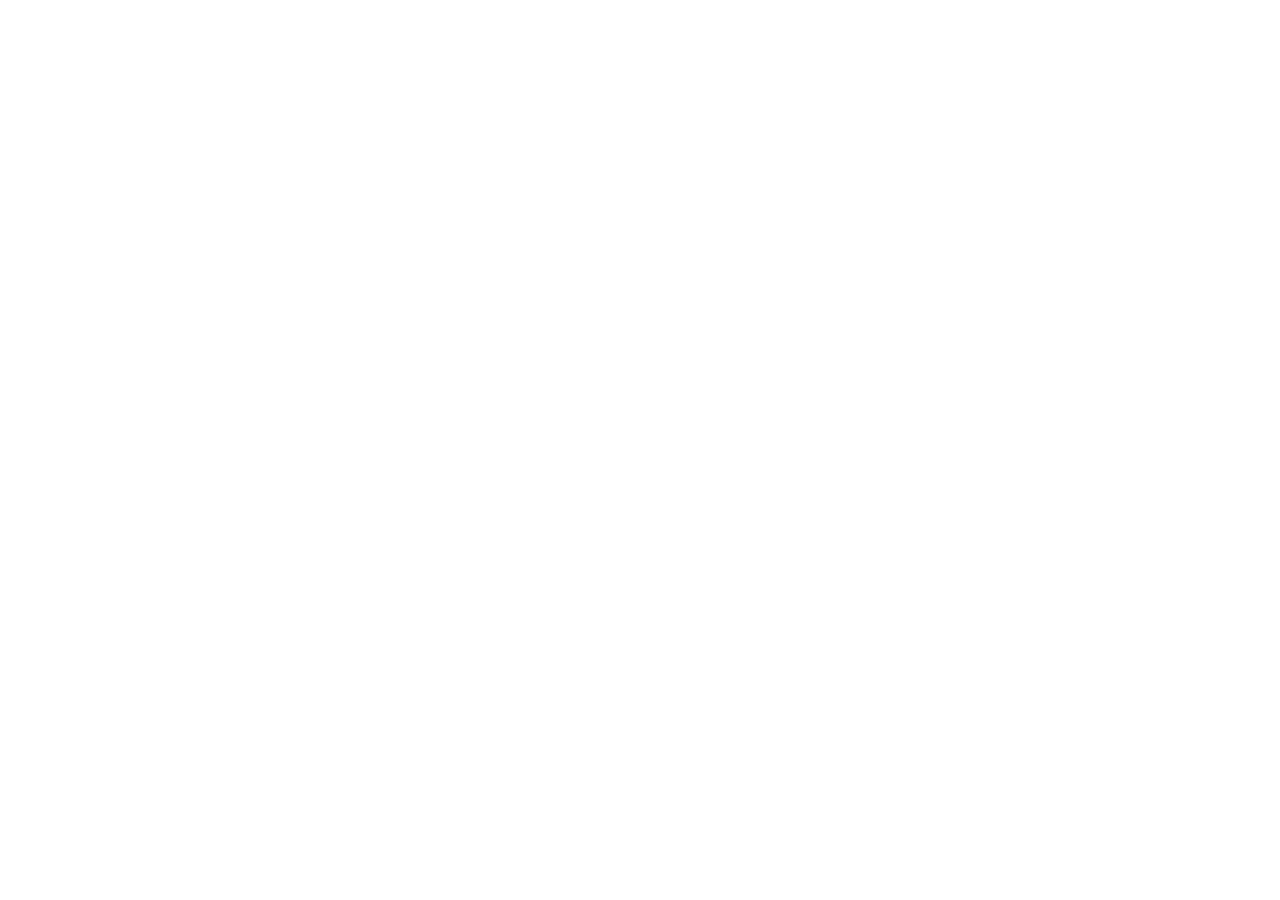
==== index.html @ bddd7635 "feat: add folders and images" ====
<!doctype html>
<html lang="en" data-theme="light">
  <head>
    <meta charset="UTF-8" />
    <meta name="viewport" content="width=device-width, initial-scale=1.0" />
    <title>Coffee House. Home</title>
    <link rel="preconnect" href="https://fonts.googleapis.com" />
    <link rel="preconnect" href="https://fonts.gstatic.com" crossorigin />
    <link
      href="https://fonts.googleapis.com/css2?family=Inter:ital,wght@0,400;0,500;0,600;1,400;1,600&display=swap"
      rel="stylesheet" />

    <link rel="stylesheet" href="css/style.css" />

    <script>
      (function () {
        const saved = localStorage.getItem('coffee-theme');
        const system = window.matchMedia('(prefers-color-scheme: dark)').matches ? 'dark' : 'light';
        document.documentElement.dataset.theme = saved || system;
      })();
    </script>
  </head>
  <body></body>
</html>
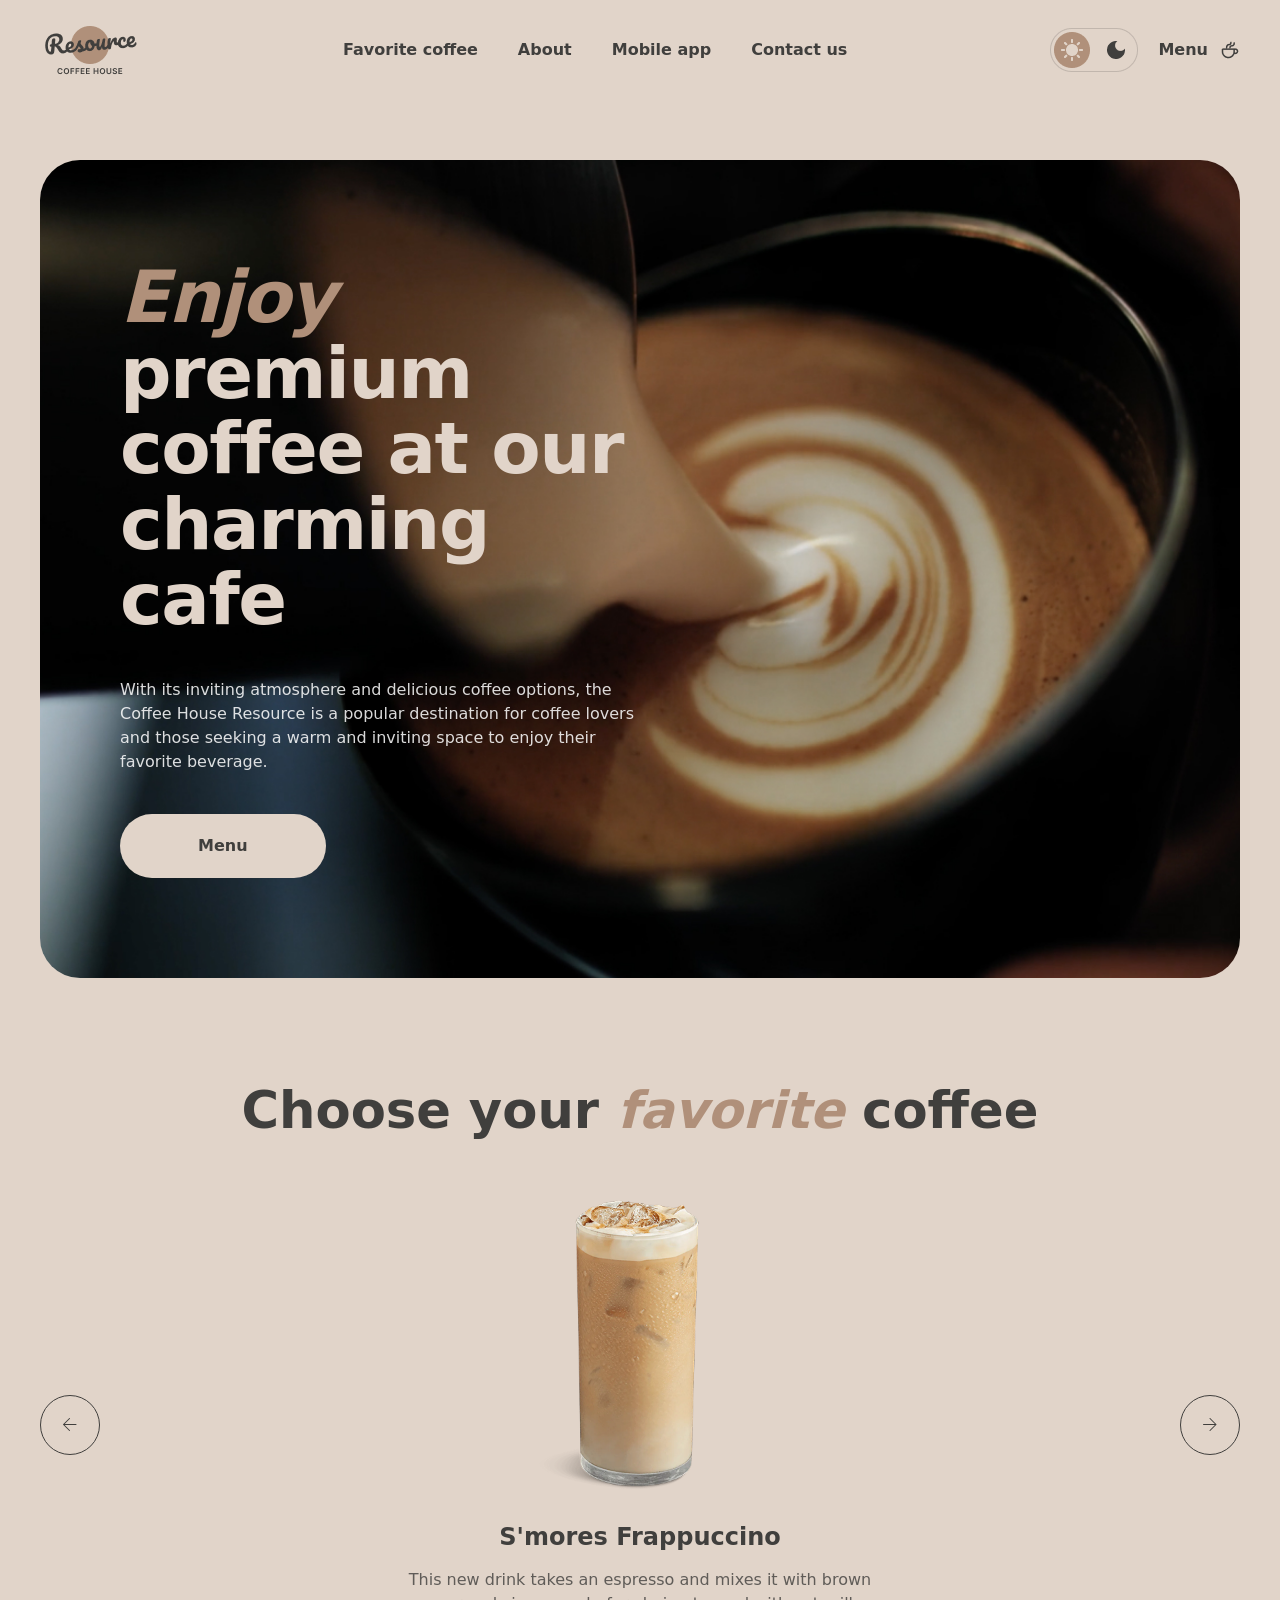
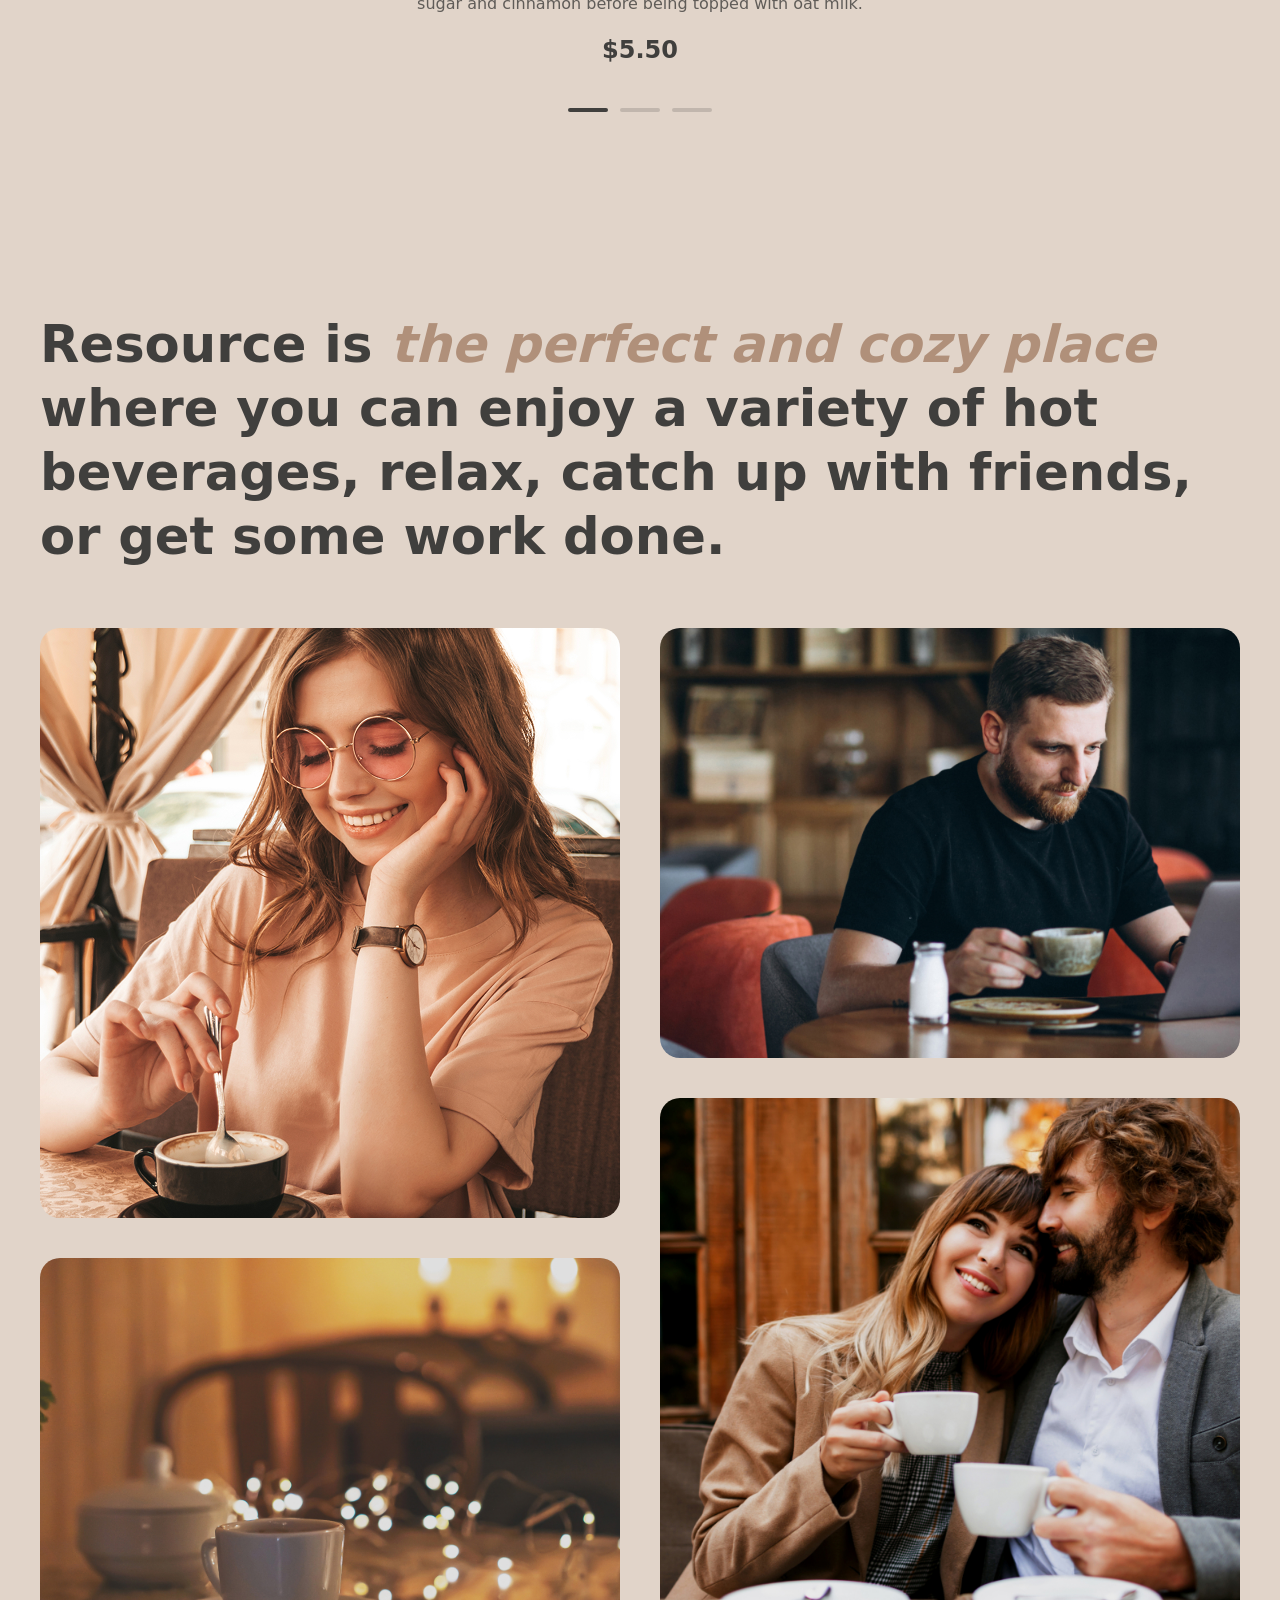
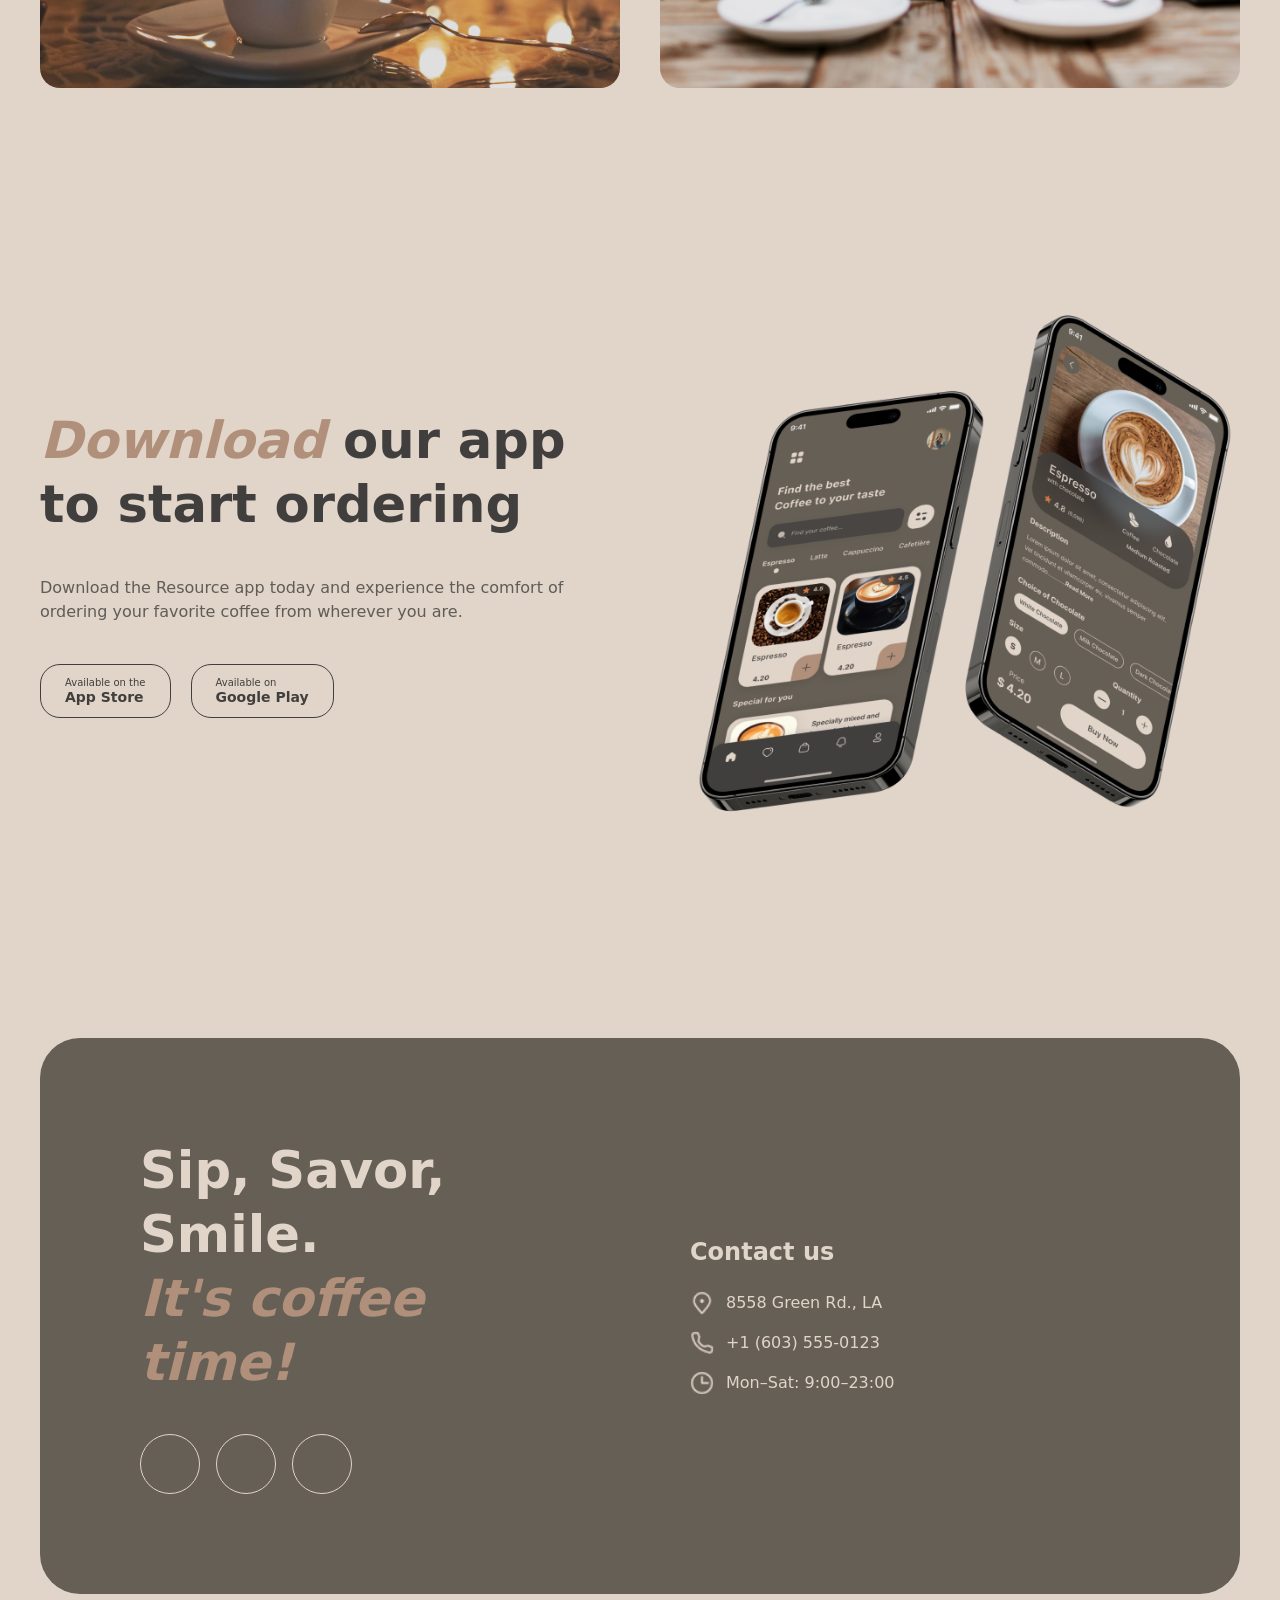
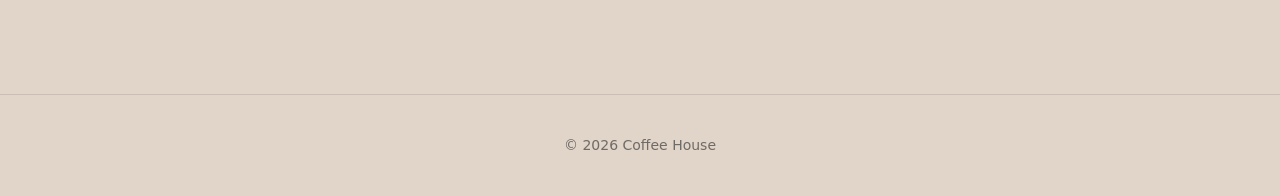
==== commit 58755b1a: "feat: add images adn update code, styles" ====
--- a/index.html
+++ b/index.html
@@ -4,6 +4,7 @@
     <meta charset="UTF-8" />
     <meta name="viewport" content="width=device-width, initial-scale=1.0" />
     <title>Coffee House. Home</title>
+    <link rel="shortcut icon" href="assets/images/favicon.ico" />
     <link rel="preconnect" href="https://fonts.googleapis.com" />
     <link rel="preconnect" href="https://fonts.gstatic.com" crossorigin />
     <link
@@ -20,5 +21,196 @@
       })();
     </script>
   </head>
-  <body></body>
+  <body>
+    <header class="header">
+      <div class="container header__inner">
+        <a href="index.html" class="logo">
+          <img src="assets/images/logo-dark.png" alt="Coffee House Residence" class="logo__img" />
+        </a>
+
+        <nav class="nav" aria-label="Main navigation">
+          <a href="#favorite" class="nav__link">Favorite coffee</a>
+          <a href="#about" class="nav__link">About</a>
+          <a href="#mobile" class="nav__link">Mobile app</a>
+          <a href="#contacts" class="nav__link">Contact us</a>
+        </nav>
+
+        <div class="header__actions">
+          <button id="theme-toggle" class="theme-toggle" type="button" aria-label="Toggle theme">
+            <img src="assets/images/theme-switch.png" alt="" class="theme-toggle__bg" />
+            <span class="theme-toggle__thumb"></span>
+          </button>
+          <button class="burger" type="button" aria-label="Open menu" aria-expanded="false">
+            <span></span><span></span><span></span>
+          </button>
+          <a href="catalog.html" class="btn btn--small">
+            <span>Menu</span>
+            <img src="assets/images/coffee-cup.png" alt="" class="btn__icon" />
+          </a>
+        </div>
+      </div>
+    </header>
+
+    <main>
+      <!-- HERO -->
+      <section class="hero">
+        <div class="container">
+          <div class="hero__inner">
+            <h1 class="hero__title"><em>Enjoy</em> premium coffee at our charming cafe</h1>
+            <p class="hero__text">
+              With its inviting atmosphere and delicious coffee options, the Coffee House Resource
+              is a popular destination for coffee lovers and those seeking a warm and inviting space
+              to enjoy their favorite beverage.
+            </p>
+            <a href="catalog.html" class="btn btn--hero">Menu</a>
+          </div>
+        </div>
+      </section>
+
+      <!-- FAVORITE COFFEE -->
+      <section id="favorite" class="favorite">
+        <div class="container">
+          <h2 class="section-title">Choose your <em>favorite</em> coffee</h2>
+
+          <div class="slider">
+            <button
+              class="slider__arrow slider__arrow--prev"
+              type="button"
+              aria-label="Previous slide">
+              <img src="assets/images/arrow-left.png" alt="" class="slider__arrow-icon" />
+            </button>
+
+            <div class="slider__track">
+              <article class="slide slide--active">
+                <img
+                  src="assets/images/coffee-slider-1.png"
+                  alt="S'mores Frappuccino"
+                  class="slide__image" />
+                <h3 class="slide__title">S'mores Frappuccino</h3>
+                <p class="slide__text">
+                  This new drink takes an espresso and mixes it with brown sugar and cinnamon before
+                  being topped with oat milk.
+                </p>
+                <span class="slide__price">$5.50</span>
+              </article>
+            </div>
+
+            <button
+              class="slider__arrow slider__arrow--prev"
+              type="button"
+              aria-label="Previous slide">
+              <img src="assets/images/arrow-right.png" alt="" class="slider__arrow-icon" />
+            </button>
+          </div>
+
+          <div class="slider__dots">
+            <button
+              class="slider__dot slider__dot--active"
+              type="button"
+              aria-label="Slide 1"></button>
+            <button class="slider__dot" type="button" aria-label="Slide 2"></button>
+            <button class="slider__dot" type="button" aria-label="Slide 3"></button>
+          </div>
+        </div>
+      </section>
+
+      <!-- ABOUT -->
+      <section id="about" class="about">
+        <div class="container">
+          <h2 class="section-title section-title--left">
+            Resource is <em>the perfect and cozy place</em> where you can enjoy a variety of hot
+            beverages, relax, catch up with friends, or get some work done.
+          </h2>
+
+          <div class="about__gallery">
+            <div class="about__col">
+              <img src="assets/images/about-1.png" alt="" class="about__img about__img--1" />
+              <img src="assets/images/about-2.jpg" alt="" class="about__img about__img--2" />
+            </div>
+            <div class="about__col">
+              <img src="assets/images/about-3.jpg" alt="" class="about__img about__img--3" />
+              <img src="assets/images/about-4.jpg" alt="" class="about__img about__img--4" />
+            </div>
+          </div>
+        </div>
+      </section>
+
+      <!-- MOBILE APP -->
+      <section id="mobile" class="mobile">
+        <div class="container mobile__inner">
+          <div class="mobile__content">
+            <h2 class="section-title section-title--left">
+              <em>Download</em> our app to start ordering
+            </h2>
+            <p class="mobile__text">
+              Download the Resource app today and experience the comfort of ordering your favorite
+              coffee from wherever you are.
+            </p>
+
+            <div class="mobile__stores">
+              <a href="#" class="store-btn" aria-label="Download on the App Store">
+                <span class="store-btn__text"
+                  ><small>Available on the</small><strong>App Store</strong></span
+                >
+              </a>
+              <a href="#" class="store-btn" aria-label="Get it on Google Play">
+                <span class="store-btn__text"
+                  ><small>Available on</small><strong>Google Play</strong></span
+                >
+              </a>
+            </div>
+          </div>
+
+          <div class="mobile__phones">
+            <img
+              src="assets/images/mobile-screens.png"
+              alt="Mobile app screen"
+              class="mobile__phone" />
+          </div>
+        </div>
+      </section>
+
+      <!-- CONTACTS -->
+      <section id="contacts" class="contacts">
+        <div class="container">
+          <div class="contacts__card">
+            <div class="contacts__left">
+              <h2 class="contacts__title">Sip, Savor, Smile.<br /><em>It's coffee time!</em></h2>
+              <div class="contacts__socials">
+                <a href="#" class="social" aria-label="Twitter"></a>
+                <a href="#" class="social" aria-label="Instagram"></a>
+                <a href="#" class="social" aria-label="Facebook"></a>
+              </div>
+            </div>
+
+            <div class="contacts__right">
+              <h3 class="contacts__subtitle">Contact us</h3>
+              <ul class="contacts__list">
+                <li class="contacts__item">
+                  <img src="assets/images/pin-alt.png" alt="" class="contacts__icon" />
+                  <span>8558 Green Rd., LA</span>
+                </li>
+                <li class="contacts__item">
+                  <img src="assets/images/phone.png" alt="" class="contacts__icon" />
+                  <span>+1 (603) 555-0123</span>
+                </li>
+                <li class="contacts__item">
+                  <img src="assets/images/clock.png" alt="" class="contacts__icon" />
+                  <span>Mon–Sat: 9:00–23:00</span>
+                </li>
+              </ul>
+            </div>
+          </div>
+        </div>
+      </section>
+    </main>
+
+    <footer class="footer">
+      <div class="container">
+        <p>© 2026 Coffee House</p>
+      </div>
+    </footer>
+
+    <script src="js/"></script>
+  </body>
 </html>
--- a/css/style.css
+++ b/css/style.css
@@ -0,0 +1,911 @@
+/* ============================================================
+   DESIGN TOKENS
+   CSS custom properties for colors, radii and layout.
+   Dark theme overrides these values via [data-theme="dark"].
+   ============================================================ */
+:root {
+  /* Text */
+  --text-primary: #403f3d;
+  --text-inverse: #e1d4c9;
+  --text-accent: #b0907a;
+
+  /* Backgrounds */
+  --bg-page: #e1d4c9;
+  --bg-container: #665f55;
+  --bg-overlay: rgba(64, 63, 61, 0.8);
+
+  /* Borders */
+  --border-primary: #c1b6ad;
+  --border-inverse: #665f55;
+
+  /* Layout */
+  --radius: 40px;
+  --radius-sm: 20px;
+  --container-max: 1360px;
+  --container-pad: 40px;
+}
+
+[data-theme='dark'] {
+  --text-primary: #e1d4c9;
+  --text-inverse: #e1d4c9;
+  --text-accent: #b0907a;
+
+  --bg-page: #292826;
+  --bg-container: #403f3d;
+  --bg-overlay: rgba(41, 40, 38, 0.8);
+
+  --border-primary: #665f55;
+  --border-inverse: #c1b6ad;
+}
+
+/* ============================================================
+   RESET
+   Minimal, predictable base across browsers.
+   ============================================================ */
+*,
+*::before,
+*::after {
+  box-sizing: border-box;
+  margin: 0;
+  padding: 0;
+}
+
+html {
+  scroll-behavior: smooth;
+}
+
+body {
+  display: flex;
+  flex-direction: column;
+  min-height: 100vh;
+
+  font-family:
+    'Inter',
+    system-ui,
+    -apple-system,
+    'Segoe UI',
+    Roboto,
+    sans-serif;
+  font-size: 16px;
+  font-weight: 400;
+  line-height: 1.5;
+
+  color: var(--text-primary);
+  background-color: var(--bg-page);
+
+  transition:
+    background-color 0.3s ease,
+    color 0.3s ease;
+}
+
+main {
+  flex: 1;
+}
+
+a {
+  color: inherit;
+  text-decoration: none;
+}
+
+img {
+  display: block;
+  max-width: 100%;
+}
+
+button {
+  font-family: inherit;
+  color: inherit;
+  background: none;
+  border: none;
+  cursor: pointer;
+}
+
+ul,
+ol {
+  list-style: none;
+}
+
+/* ============================================================
+   TYPOGRAPHY
+   Fluid scale via clamp() so headings adapt without extra
+   media queries between breakpoints.
+   ============================================================ */
+h1,
+.h1 {
+  font-size: clamp(42px, 5vw, 72px);
+  font-weight: 600;
+  line-height: 1.05;
+  letter-spacing: -0.02em;
+}
+
+h2,
+.h2 {
+  font-size: clamp(32px, 4vw, 60px);
+  font-weight: 600;
+  line-height: 1.25;
+}
+
+h3,
+.h3 {
+  font-size: clamp(20px, 2vw, 24px);
+  font-weight: 600;
+  line-height: 1.25;
+}
+
+/* Accent emphasis — italic + brand accent color */
+em {
+  font-style: italic;
+  color: var(--text-accent);
+}
+
+/* ============================================================
+   LAYOUT
+   Centered content wrapper with max-width and safe side padding.
+   ============================================================ */
+.container {
+  width: 100%;
+  max-width: var(--container-max);
+  margin: 0 auto;
+  padding: 0 var(--container-pad);
+}
+
+/* ============================================================
+   BUTTONS
+   Pill-shaped button used across the app.
+   ============================================================ */
+.hero__inner {
+  display: flex;
+  flex-direction: column;
+  justify-content: center;
+  align-items: flex-start;
+  min-height: 640px;
+  padding: 100px 80px;
+  color: #fff;
+  background-color: #403f3d;
+  background-image: url('../assets/images/img-hero.jpg');
+  background-size: cover;
+  background-position: center;
+  background-repeat: no-repeat;
+  border-radius: var(--radius);
+  overflow: hidden;
+}
+
+.btn {
+  display: inline-flex;
+  align-items: center;
+  justify-content: center;
+
+  padding: 20px 40px;
+
+  font-size: 16px;
+  font-weight: 600;
+
+  color: var(--text-primary);
+  background-color: var(--bg-page);
+
+  border: 1px solid var(--border-primary);
+  border-radius: 100px;
+
+  transition:
+    background-color 0.2s ease,
+    color 0.2s ease,
+    transform 0.2s ease;
+}
+
+.btn:hover {
+  transform: translateY(-1px);
+}
+
+.btn--small {
+  display: inline-flex;
+  align-items: center;
+  gap: 12px;
+
+  padding: 8px 0;
+  font-size: 16px;
+  font-weight: 600;
+  line-height: 1;
+
+  color: var(--text-primary);
+  background: none;
+  border: none;
+  border-radius: 0;
+
+  transition: color 0.2s ease;
+}
+
+.btn--hero {
+  display: inline-flex;
+  align-items: center;
+  justify-content: center;
+  gap: 8px;
+
+  min-width: 200px;
+  min-height: 64px;
+
+  padding: 20px 78px;
+
+  font-size: 16px;
+  font-weight: 600;
+  line-height: 1;
+
+  color: #403f3d;
+  background-color: #e1d4c9;
+
+  border: none;
+  border-radius: 100px;
+
+  transition: background-color 0.2s ease;
+}
+
+.btn--hero:hover {
+  background-color: #fff;
+}
+
+/* ============================================================
+   HEADER
+   Sticky top bar with logo, primary nav and actions.
+   ============================================================ */
+.header {
+  position: sticky;
+  top: 0;
+  z-index: 100;
+
+  padding: 20px 0;
+
+  background-color: var(--bg-page);
+  transition: background-color 0.3s ease;
+}
+
+.header__inner {
+  display: flex;
+  align-items: center;
+  justify-content: space-between;
+  gap: 40px;
+}
+
+.logo {
+  display: inline-flex;
+  align-items: center;
+}
+
+.logo__img {
+  width: 100px;
+  height: 60px;
+}
+
+.nav {
+  display: flex;
+  gap: 40px;
+
+  /* Auto margins center the nav between logo and actions */
+  margin-left: auto;
+  margin-right: auto;
+}
+
+.nav__link {
+  font-size: 16px;
+  font-weight: 600;
+  transition: color 0.2s ease;
+}
+
+.nav__link:hover {
+  color: var(--text-accent);
+}
+
+.header__actions {
+  display: flex;
+  align-items: center;
+  gap: 20px;
+}
+
+/* --- Theme toggle --- */
+.theme-toggle {
+  display: inline-flex;
+  align-items: center;
+  justify-content: center;
+
+  padding: 0;
+  background: none;
+  border: none;
+
+  transition: transform 0.2s ease;
+}
+
+.theme-toggle:hover {
+  transform: scale(1.05);
+}
+
+.theme-toggle__img {
+  display: block;
+  width: 60px;
+  height: auto;
+}
+
+/* Show only the relevant icon per theme */
+.theme-toggle__icon--moon {
+  display: block;
+}
+.theme-toggle__icon--sun {
+  display: none;
+}
+
+[data-theme='dark'] .theme-toggle__icon--moon {
+  display: none;
+}
+[data-theme='dark'] .theme-toggle__icon--sun {
+  display: block;
+}
+
+/* --- Burger (mobile only) --- */
+.burger {
+  display: none;
+  flex-direction: column;
+  gap: 5px;
+
+  padding: 8px;
+}
+
+.burger span {
+  display: block;
+  width: 24px;
+  height: 2px;
+  background-color: var(--text-primary);
+  transition:
+    transform 0.3s ease,
+    opacity 0.3s ease;
+}
+
+/* ============================================================
+   HERO
+   Full-width rounded block with background image and CTA.
+   ============================================================ */
+.hero {
+  padding: 60px 0 0;
+}
+
+.hero__inner {
+  display: flex;
+  flex-direction: column;
+  justify-content: center;
+
+  min-height: 640px;
+  padding: 100px 80px;
+
+  color: #fff;
+
+  background-color: #403f3d;
+  background-image: url('../assets/images/img-hero.jpg');
+  background-size: cover;
+  background-position: center;
+  background-repeat: no-repeat;
+
+  border-radius: var(--radius);
+  overflow: hidden;
+}
+
+.hero__title {
+  max-width: 530px;
+  margin-bottom: 40px;
+  font-size: 72px;
+  font-weight: 600;
+  line-height: 1.05;
+  color: #e1d4c9;
+}
+
+.hero__title em {
+  color: #b0907a;
+}
+
+.hero__text {
+  max-width: 530px;
+  margin-bottom: 40px;
+  font-size: 16px;
+  font-weight: 400;
+  color: rgba(255, 255, 255, 0.85);
+}
+
+/* ============================================================
+   SECTIONS
+   Shared vertical rhythm and section headings.
+   ============================================================ */
+section {
+  padding: 100px 0;
+}
+
+.section-title {
+  margin-bottom: 40px;
+  text-align: center;
+}
+
+.section-title--left {
+  text-align: left;
+}
+
+/* ============================================================
+   FAVORITE COFFEE (slider)
+   ============================================================ */
+.favorite {
+  padding-top: 100px;
+}
+
+.slider {
+  display: flex;
+  align-items: center;
+  gap: 40px;
+
+  margin-bottom: 40px;
+}
+
+.slider__arrow {
+  display: flex;
+  align-items: center;
+  justify-content: center;
+  flex-shrink: 0;
+
+  width: 60px;
+  height: 60px;
+
+  font-size: 20px;
+
+  border: 1px solid var(--text-primary);
+  border-radius: 50%;
+
+  transition:
+    background-color 0.2s ease,
+    color 0.2s ease;
+}
+
+.slider__arrow:hover {
+  color: var(--bg-page);
+  background-color: var(--text-primary);
+}
+
+.slider__track {
+  display: flex;
+  justify-content: center;
+  flex: 1;
+}
+
+/* Only one slide is visible at a time */
+.slide {
+  display: none;
+  max-width: 480px;
+  text-align: center;
+}
+
+.slide--active {
+  display: block;
+}
+
+.slide__image {
+  width: 320px;
+  height: 320px;
+  margin: 0 auto 20px;
+  object-fit: contain;
+}
+
+.slide__title {
+  margin-bottom: 16px;
+}
+
+.slide__text {
+  margin-bottom: 16px;
+  opacity: 0.8;
+}
+
+.slide__price {
+  font-size: 24px;
+  font-weight: 600;
+}
+
+.slider__dots {
+  display: flex;
+  justify-content: center;
+  gap: 12px;
+}
+
+.slider__dot {
+  width: 40px;
+  height: 4px;
+  border-radius: 2px;
+  background-color: var(--border-primary);
+  transition: background-color 0.2s ease;
+}
+
+.slider__dot--active {
+  background-color: var(--text-primary);
+}
+
+/* ============================================================
+   ABOUT
+   ============================================================ */
+.about__gallery {
+  display: grid;
+  grid-template-columns: repeat(2, minmax(0, 1fr));
+  gap: 40px;
+  margin-top: 60px;
+}
+
+.about__col {
+  display: flex;
+  flex-direction: column;
+  gap: 40px;
+}
+
+.about__img {
+  display: block;
+  width: 100%;
+  object-fit: cover;
+  border-radius: var(--radius-sm);
+}
+
+.about__img--1 {
+  height: 590px;
+}
+
+.about__img--2 {
+  height: 430px;
+}
+
+.about__img--3 {
+  height: 430px;
+}
+
+.about__img--4 {
+  height: 590px;
+}
+/* ============================================================
+   MOBILE APP
+   Two-column section: copy on the left, devices on the right.
+   ============================================================ */
+.mobile__inner {
+  display: grid;
+  grid-template-columns: 1fr 1fr;
+  gap: 100px;
+  align-items: center;
+}
+
+.mobile__text {
+  margin: 40px 0;
+  opacity: 0.8;
+}
+
+.mobile__stores {
+  display: flex;
+  flex-wrap: wrap;
+  gap: 20px;
+}
+
+.store-btn {
+  display: inline-flex;
+  align-items: center;
+  gap: 12px;
+
+  padding: 12px 24px;
+
+  border: 1px solid var(--text-primary);
+  border-radius: var(--radius-sm);
+
+  transition:
+    background-color 0.2s ease,
+    color 0.2s ease;
+}
+
+.store-btn:hover {
+  color: var(--bg-page);
+  background-color: var(--text-primary);
+}
+
+.store-btn__text {
+  display: flex;
+  flex-direction: column;
+  line-height: 1.2;
+}
+
+.store-btn__text small {
+  font-size: 10px;
+}
+
+.store-btn__text strong {
+  font-size: 14px;
+}
+
+.mobile__phones {
+  display: flex;
+  justify-content: center;
+  gap: 20px;
+}
+
+/* ============================================================
+   CONTACTS
+   Dark rounded card with offer and contact information.
+   ============================================================ */
+.contacts__card {
+  display: grid;
+  grid-template-columns: 1fr 1fr;
+  gap: 100px;
+  align-items: center;
+
+  padding: 100px;
+
+  color: #e1d4c9;
+  background-color: var(--bg-container);
+
+  border-radius: var(--radius);
+}
+
+.contacts__title {
+  margin-bottom: 40px;
+}
+
+.contacts__socials {
+  display: flex;
+  gap: 16px;
+}
+
+.social {
+  display: flex;
+  align-items: center;
+  justify-content: center;
+
+  width: 60px;
+  height: 60px;
+
+  border: 1px solid currentColor;
+  border-radius: 50%;
+
+  transition:
+    background-color 0.2s ease,
+    color 0.2s ease;
+}
+
+.social:hover {
+  color: var(--bg-container);
+  background-color: #e1d4c9;
+}
+
+.contacts__subtitle {
+  margin-bottom: 24px;
+  font-size: 24px;
+}
+
+.contacts__list {
+  display: flex;
+  flex-direction: column;
+  gap: 16px;
+}
+
+.contacts__item {
+  display: flex;
+  align-items: center;
+  gap: 12px;
+}
+
+.contacts__icon {
+  flex-shrink: 0;
+  width: 24px;
+  height: 24px;
+  object-fit: contain;
+}
+
+/* ============================================================
+   CATALOG
+   Category filters and product grid.
+   ============================================================ */
+.catalog {
+  padding: 60px 0 100px;
+}
+
+.catalog__title {
+  margin-bottom: 40px;
+  text-align: center;
+}
+
+.catalog__categories {
+  display: flex;
+  flex-wrap: wrap;
+  justify-content: center;
+  gap: 16px;
+
+  margin-bottom: 60px;
+}
+
+.category-btn {
+  padding: 12px 28px;
+
+  font-weight: 500;
+
+  border: 1px solid var(--border-primary);
+  border-radius: 100px;
+
+  transition:
+    background-color 0.2s ease,
+    color 0.2s ease,
+    border-color 0.2s ease;
+}
+
+.category-btn:hover {
+  background-color: var(--border-primary);
+}
+
+.category-btn--active {
+  color: var(--bg-page);
+  background-color: var(--text-primary);
+  border-color: var(--text-primary);
+}
+
+.catalog__grid {
+  display: grid;
+  grid-template-columns: repeat(auto-fill, minmax(280px, 1fr));
+  gap: 40px;
+}
+
+.card {
+  overflow: hidden;
+
+  background-color: var(--bg-page);
+
+  border: 1px solid var(--border-primary);
+  border-radius: var(--radius-sm);
+
+  transition:
+    transform 0.2s ease,
+    box-shadow 0.2s ease;
+}
+
+.card:hover {
+  transform: translateY(-4px);
+  box-shadow: 0 12px 32px rgba(0, 0, 0, 0.1);
+}
+
+.card__image {
+  width: 100%;
+  height: 240px;
+  padding: 20px;
+  object-fit: contain;
+}
+
+.card__title {
+  padding: 0 20px 8px;
+  font-size: 20px;
+}
+
+.card__desc {
+  padding: 0 20px 12px;
+  font-size: 14px;
+  opacity: 0.8;
+}
+
+.card__price {
+  display: block;
+  padding: 0 20px 20px;
+
+  font-size: 20px;
+  font-weight: 600;
+}
+
+/* ============================================================
+   FOOTER
+   ============================================================ */
+.footer {
+  padding: 40px 0;
+
+  font-size: 14px;
+  text-align: center;
+  opacity: 0.7;
+
+  border-top: 1px solid var(--border-primary);
+}
+
+/* ============================================================
+   RESPONSIVE
+   Breakpoints: 1024px (tablet landscape),
+                900px  (tablet portrait / mobile nav),
+                600px  (small mobile).
+   ============================================================ */
+@media (max-width: 1024px) {
+  :root {
+    --container-pad: 32px;
+  }
+
+  .hero__inner {
+    min-height: 500px;
+    padding: 80px 60px;
+  }
+
+  .mobile__inner {
+    gap: 40px;
+  }
+
+  .contacts__card {
+    gap: 40px;
+    padding: 60px;
+  }
+}
+
+@media (max-width: 900px) {
+  /* Switch to mobile navigation */
+  .nav {
+    display: none;
+  }
+
+  .burger {
+    display: flex;
+  }
+
+  /* Stack the gallery into a single column */
+  .about__gallery {
+    grid-template-columns: 1fr;
+  }
+
+  .about__img {
+    height: 300px;
+  }
+
+  /* Stack mobile app section */
+  .mobile__inner {
+    grid-template-columns: 1fr;
+  }
+
+  .mobile__phones {
+    order: -1;
+  }
+
+  /* Stack contacts card */
+  .contacts__card {
+    grid-template-columns: 1fr;
+    gap: 40px;
+    padding: 40px;
+  }
+}
+
+@media (max-width: 600px) {
+  :root {
+    --container-pad: 16px;
+  }
+
+  section {
+    padding: 60px 0;
+  }
+
+  .hero__inner {
+    min-height: 420px;
+    padding: 60px 24px;
+    border-radius: 20px;
+  }
+
+  .hero__title,
+  .hero__text {
+    margin-bottom: 24px;
+  }
+
+  .hero__text {
+    font-size: 14px;
+  }
+
+  .slider {
+    gap: 12px;
+  }
+
+  .slider__arrow {
+    width: 40px;
+    height: 40px;
+    font-size: 16px;
+  }
+
+  .slide__image {
+    width: 220px;
+    height: 220px;
+  }
+
+  .contacts__card {
+    padding: 32px;
+    border-radius: 20px;
+  }
+
+  .btn {
+    padding: 14px 28px;
+    font-size: 14px;
+  }
+}
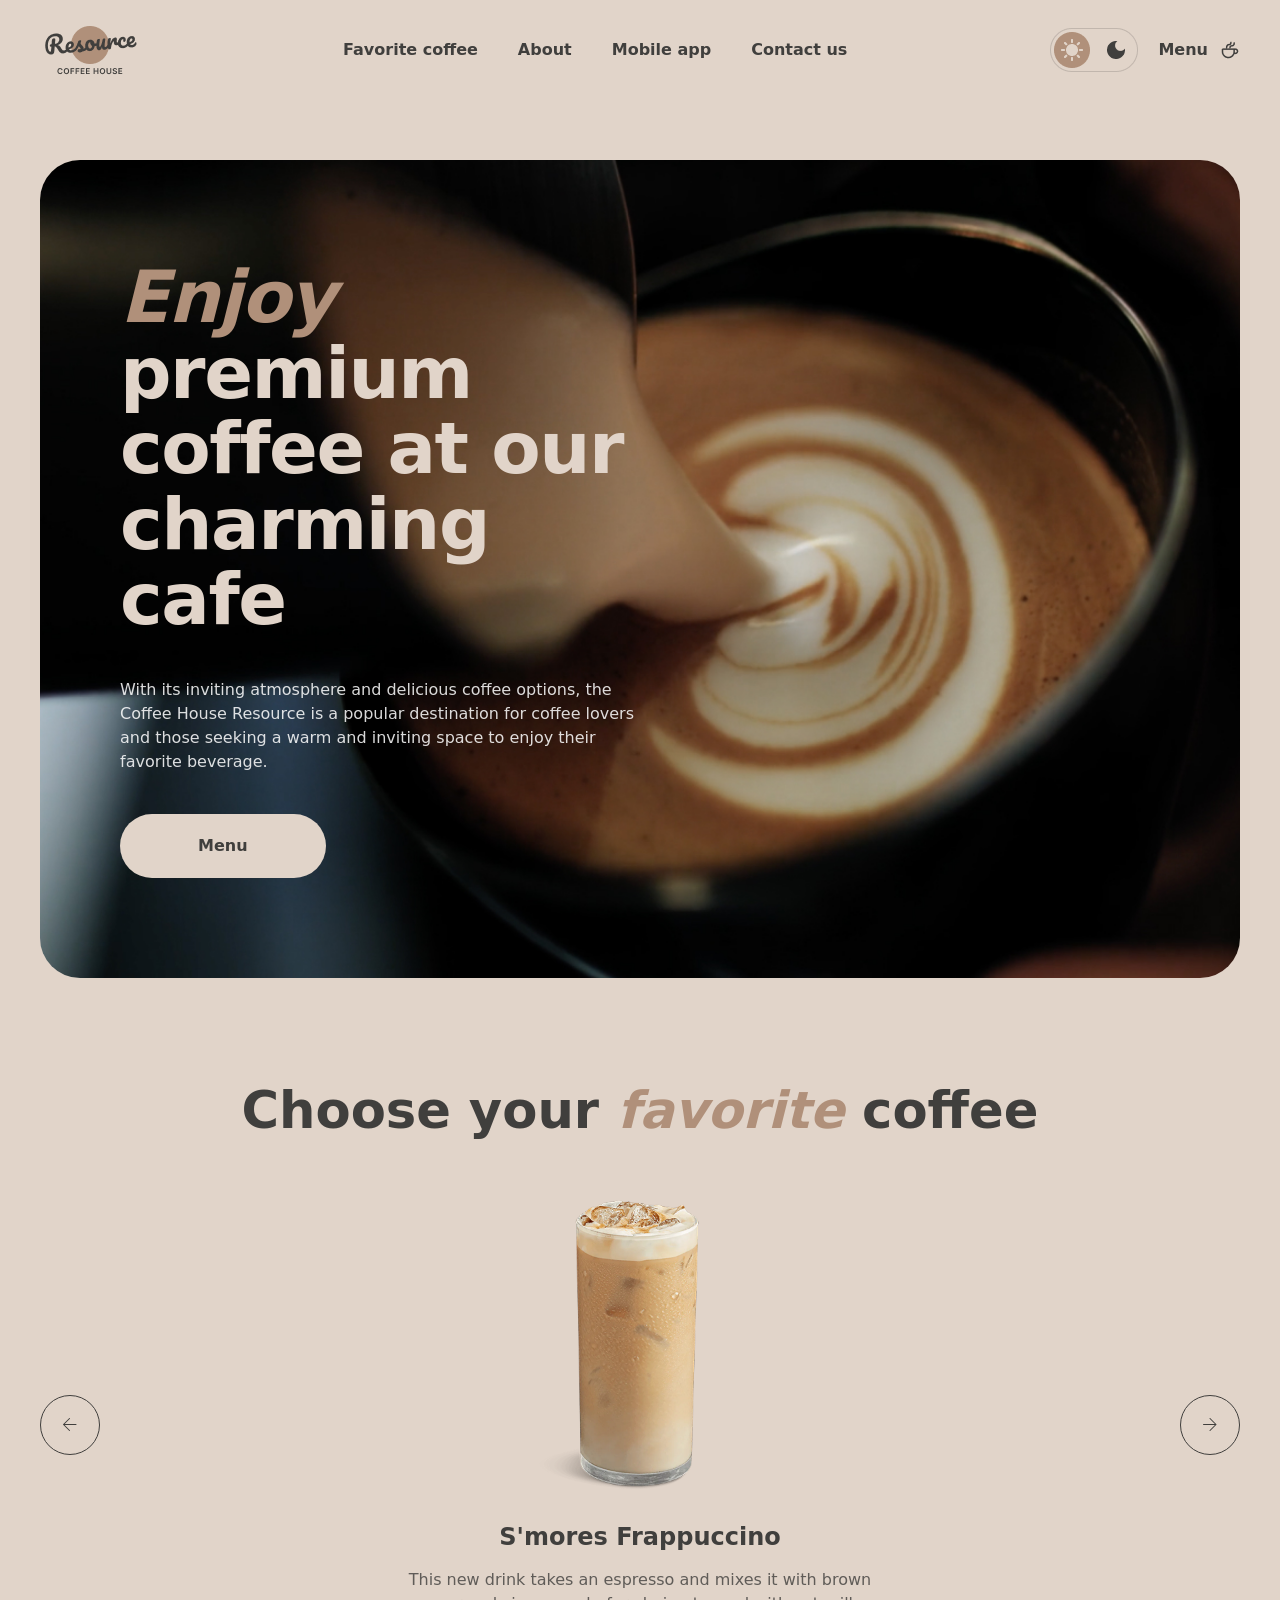
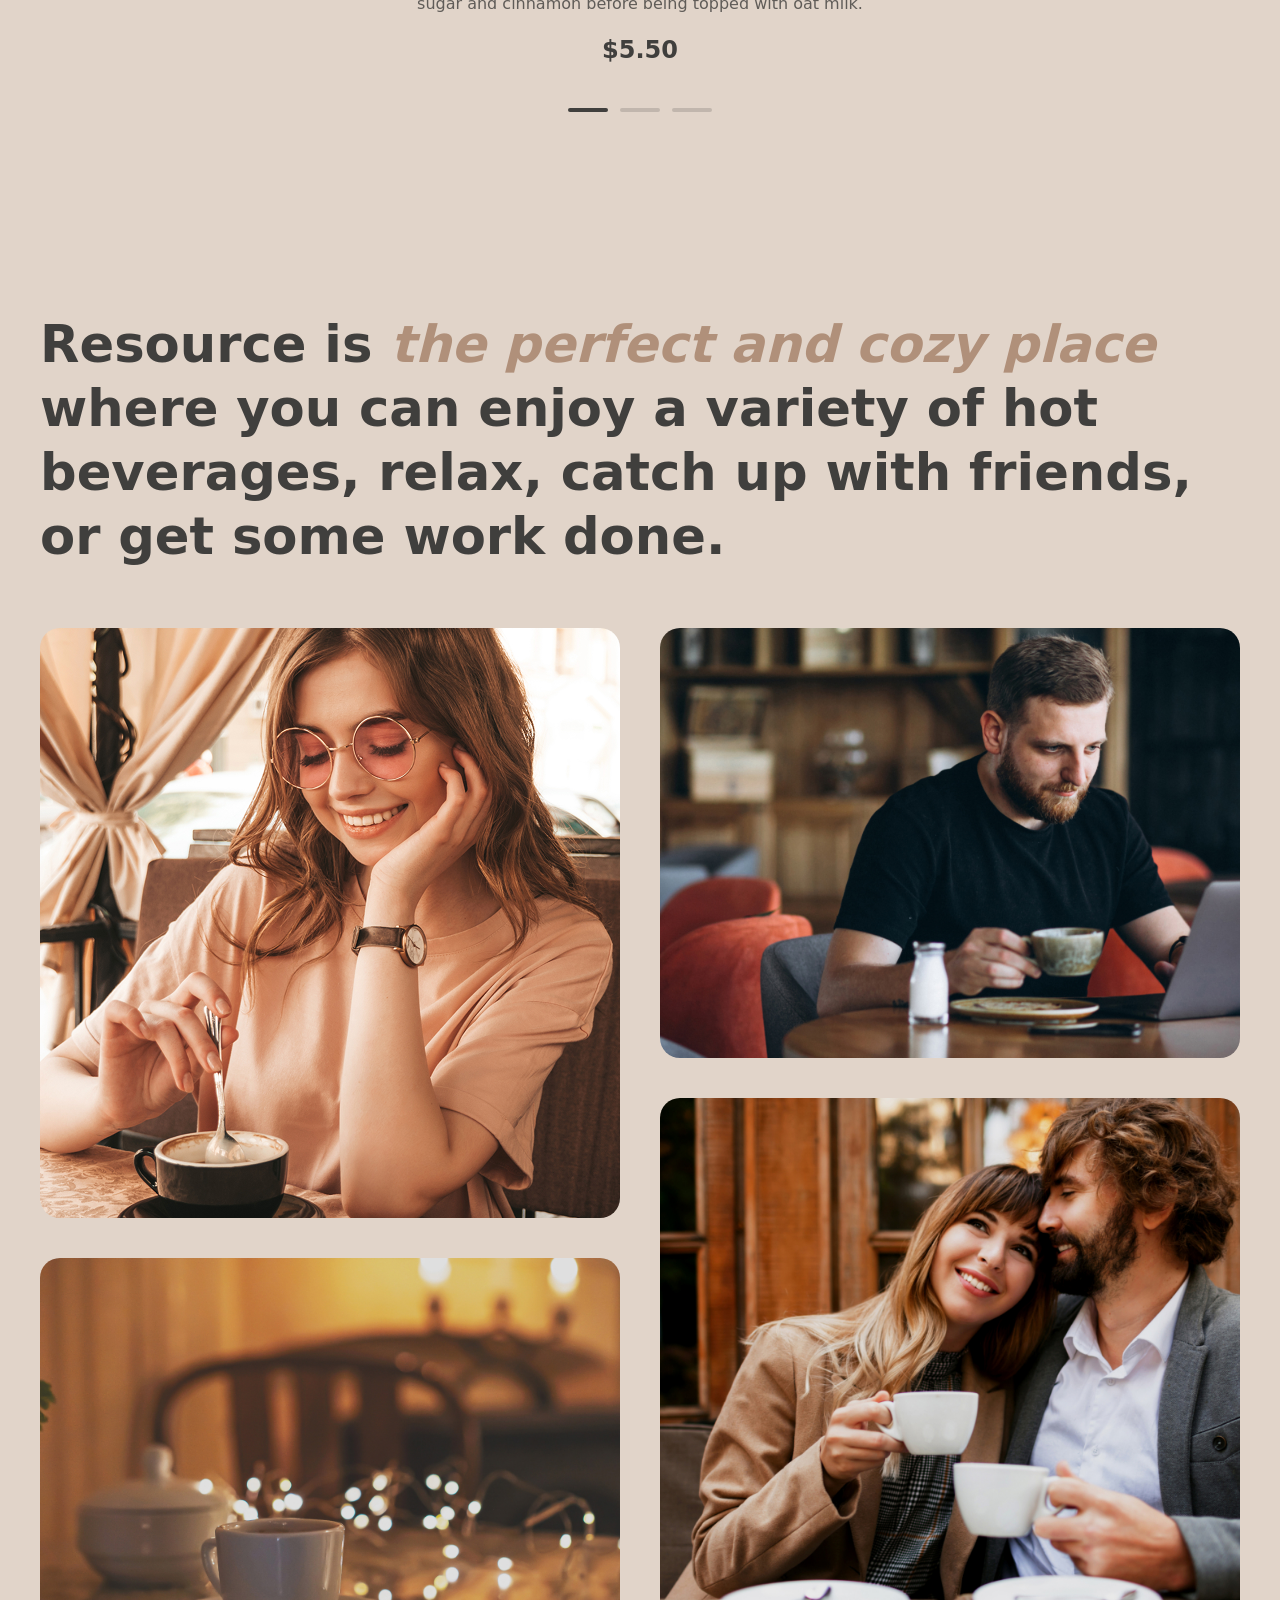
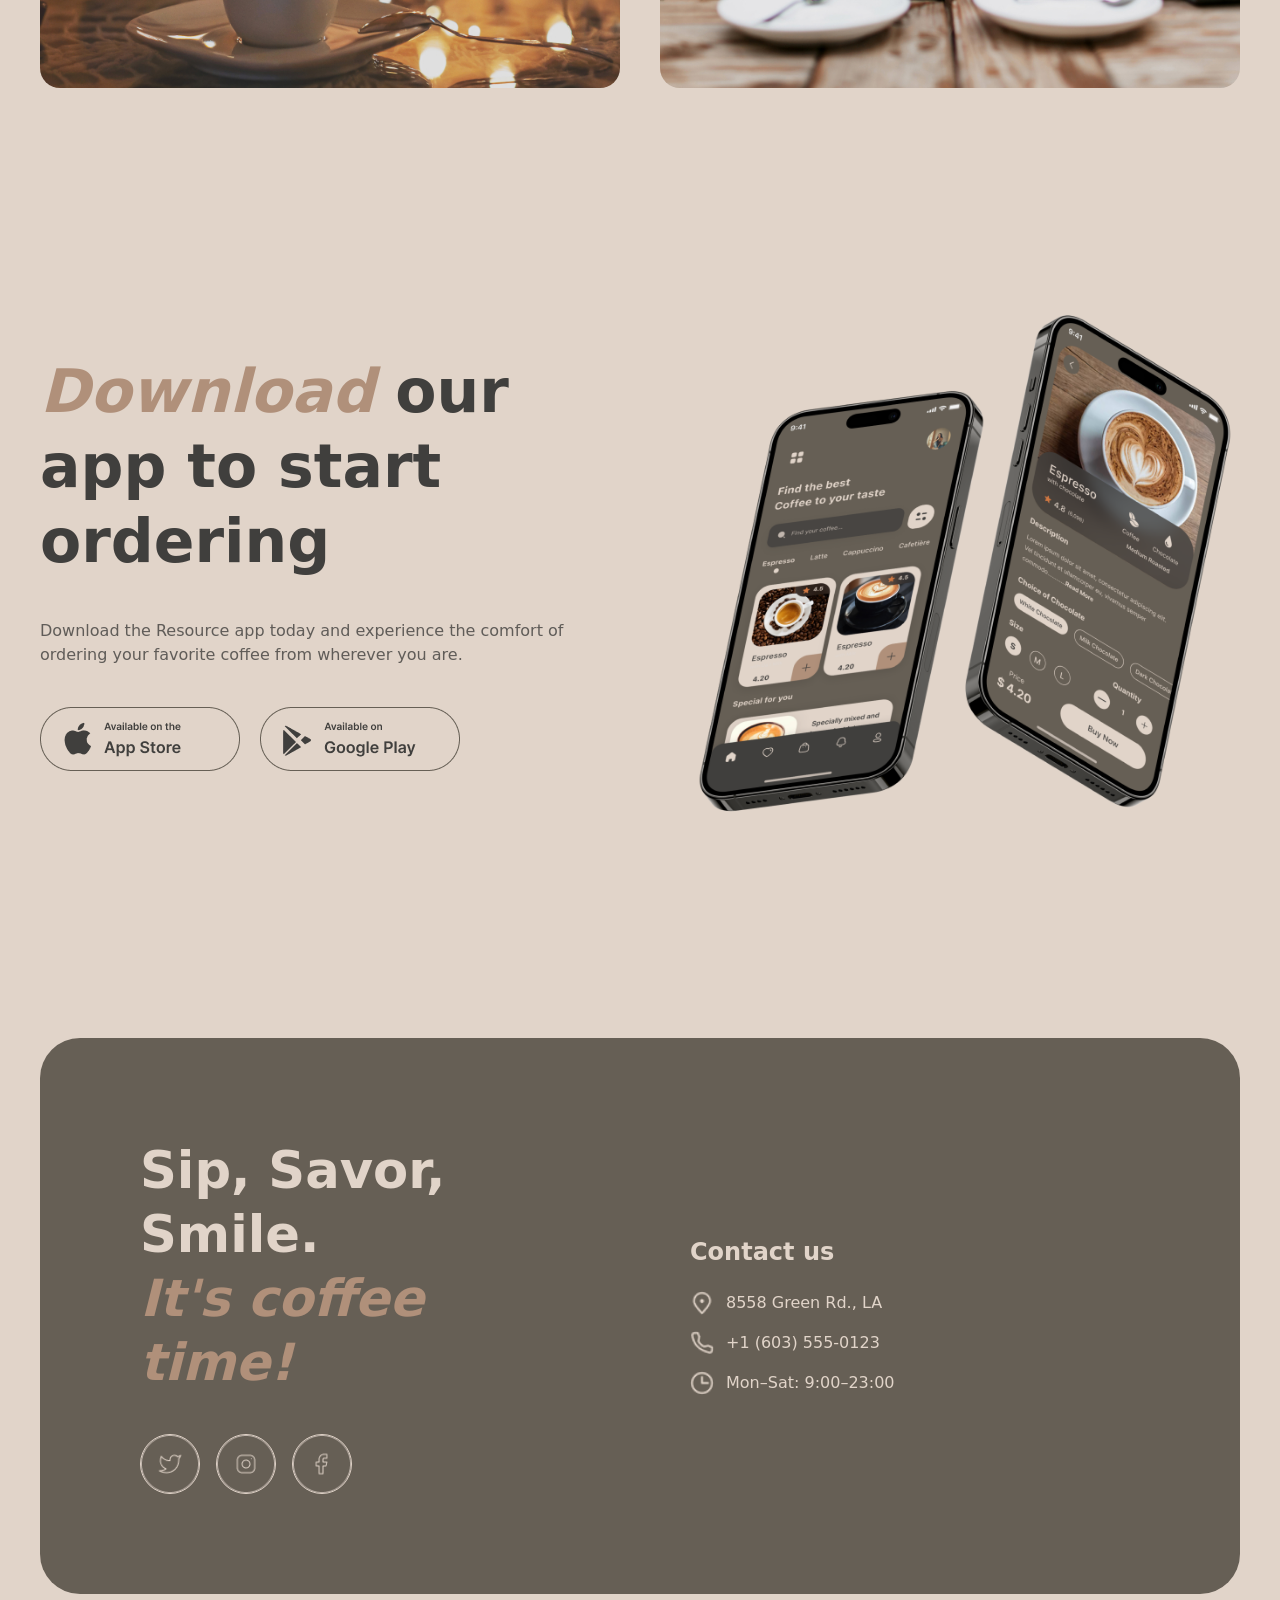
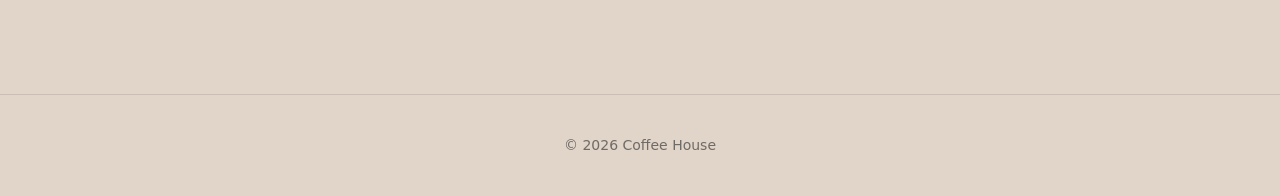
==== commit b06e77e6: "feat: update index.html adn add catalog" ====
--- a/index.html
+++ b/index.html
@@ -95,10 +95,7 @@
               </article>
             </div>
 
-            <button
-              class="slider__arrow slider__arrow--prev"
-              type="button"
-              aria-label="Previous slide">
+            <button class="slider__arrow slider__arrow--next" type="button" aria-label="Next slide">
               <img src="assets/images/arrow-right.png" alt="" class="slider__arrow-icon" />
             </button>
           </div>
@@ -149,14 +146,10 @@
 
             <div class="mobile__stores">
               <a href="#" class="store-btn" aria-label="Download on the App Store">
-                <span class="store-btn__text"
-                  ><small>Available on the</small><strong>App Store</strong></span
-                >
+                <img src="assets/images/button-app-store.png" alt="" />
               </a>
               <a href="#" class="store-btn" aria-label="Get it on Google Play">
-                <span class="store-btn__text"
-                  ><small>Available on</small><strong>Google Play</strong></span
-                >
+                <img src="assets/images/button-google-play.png" alt="" />
               </a>
             </div>
           </div>
@@ -177,9 +170,15 @@
             <div class="contacts__left">
               <h2 class="contacts__title">Sip, Savor, Smile.<br /><em>It's coffee time!</em></h2>
               <div class="contacts__socials">
-                <a href="#" class="social" aria-label="Twitter"></a>
-                <a href="#" class="social" aria-label="Instagram"></a>
-                <a href="#" class="social" aria-label="Facebook"></a>
+                <a href="#" class="social" aria-label="Twitter" target="_blank" rel="noopener">
+                  <img src="assets/images/button-icon-light-tw.png" alt="" class="social__icon" />
+                </a>
+                <a href="#" class="social" aria-label="Instagram" target="_blank" rel="noopener">
+                  <img src="assets/images/button-icon-light-inst.png" alt="" class="social__icon" />
+                </a>
+                <a href="#" class="social" aria-label="Facebook" target="_blank" rel="noopener">
+                  <img src="assets/images/button-icon-light-face.png" alt="" class="social__icon" />
+                </a>
               </div>
             </div>
 
--- a/css/style.css
+++ b/css/style.css
@@ -565,8 +565,14 @@
   gap: 100px;
   align-items: center;
 }
-
+.mobile .section-title {
+  font-size: 60px;
+  font-weight: 600;
+  line-height: 1.25;
+}
 .mobile__text {
+  font-size: 16px;
+  font-weight: 400;
   margin: 40px 0;
   opacity: 0.8;
 }
@@ -580,37 +586,27 @@
 .store-btn {
   display: inline-flex;
   align-items: center;
-  gap: 12px;
-
-  padding: 12px 24px;
-
-  border: 1px solid var(--text-primary);
-  border-radius: var(--radius-sm);
+  justify-content: center;
+
+  padding: 0;
+  background: none;
+  border: none;
+  border-radius: 0;
 
   transition:
-    background-color 0.2s ease,
-    color 0.2s ease;
+    transform 0.2s ease,
+    opacity 0.2s ease;
 }
 
 .store-btn:hover {
-  color: var(--bg-page);
-  background-color: var(--text-primary);
-}
-
-.store-btn__text {
-  display: flex;
-  flex-direction: column;
-  line-height: 1.2;
-}
-
-.store-btn__text small {
-  font-size: 10px;
-}
-
-.store-btn__text strong {
-  font-size: 14px;
-}
-
+  transform: translateY(-2px);
+  opacity: 0.85;
+}
+.store-btn img {
+  display: block;
+  height: 64px;
+  width: 200px;
+}
 .mobile__phones {
   display: flex;
   justify-content: center;
@@ -693,94 +689,103 @@
    CATALOG
    Category filters and product grid.
    ============================================================ */
+/* ============================================================
+   CATALOG
+   Category filters and product grid.
+   ============================================================ */
 .catalog {
   padding: 60px 0 100px;
 }
 
 .catalog__title {
+  max-width: 900px;
+  margin: 0 auto 40px;
+  text-align: center;
+}
+
+/* --- Categories --- */
+.catalog__categories {
+  display: flex;
+  flex-wrap: wrap;
+  justify-content: center;
+  gap: 16px;
+
   margin-bottom: 40px;
-  text-align: center;
-}
-
-.catalog__categories {
-  display: flex;
-  flex-wrap: wrap;
-  justify-content: center;
-  gap: 16px;
-
-  margin-bottom: 60px;
 }
 
 .category-btn {
-  padding: 12px 28px;
-
-  font-weight: 500;
-
-  border: 1px solid var(--border-primary);
-  border-radius: 100px;
-
-  transition:
-    background-color 0.2s ease,
-    color 0.2s ease,
-    border-color 0.2s ease;
+  display: inline-flex;
+  align-items: center;
+  justify-content: center;
+
+  padding: 0;
+  background: none;
+  border: none;
+  cursor: pointer;
+
+  transition: transform 0.2s ease;
 }
 
 .category-btn:hover {
-  background-color: var(--border-primary);
-}
-
-.category-btn--active {
-  color: var(--bg-page);
-  background-color: var(--text-primary);
-  border-color: var(--text-primary);
+  transform: translateY(-2px);
+}
+
+.category-btn__img {
+  display: block;
+  height: 40px;
+  width: auto;
 }
 
 .catalog__grid {
   display: grid;
-  grid-template-columns: repeat(auto-fill, minmax(280px, 1fr));
+  grid-template-columns: repeat(4, 1fr);
   gap: 40px;
 }
 
+/* --- Card --- */
 .card {
-  overflow: hidden;
+  display: flex;
+  flex-direction: column;
+
+  padding: 20px;
+  height: 506px;
 
   background-color: var(--bg-page);
-
   border: 1px solid var(--border-primary);
   border-radius: var(--radius-sm);
 
-  transition:
-    transform 0.2s ease,
-    box-shadow 0.2s ease;
+  cursor: pointer;
+  transition: transform 0.2s ease, box-shadow 0.2s ease;
 }
 
 .card:hover {
   transform: translateY(-4px);
-  box-shadow: 0 12px 32px rgba(0, 0, 0, 0.1);
 }
 
 .card__image {
   width: 100%;
-  height: 240px;
-  padding: 20px;
-  object-fit: contain;
+  aspect-ratio: 1 / 1;
+  object-fit: cover;
+  border-radius: var(--radius-sm);
+  display: block;
 }
 
 .card__title {
-  padding: 0 20px 8px;
+  margin: 0;
   font-size: 20px;
+  font-weight: 600;
 }
 
 .card__desc {
-  padding: 0 20px 12px;
+  margin: 0;
   font-size: 14px;
   opacity: 0.8;
+  line-height: 1.4;
 }
 
 .card__price {
-  display: block;
-  padding: 0 20px 20px;
-
+  margin-top: auto;
+  padding-top: 8px;
   font-size: 20px;
   font-weight: 600;
 }
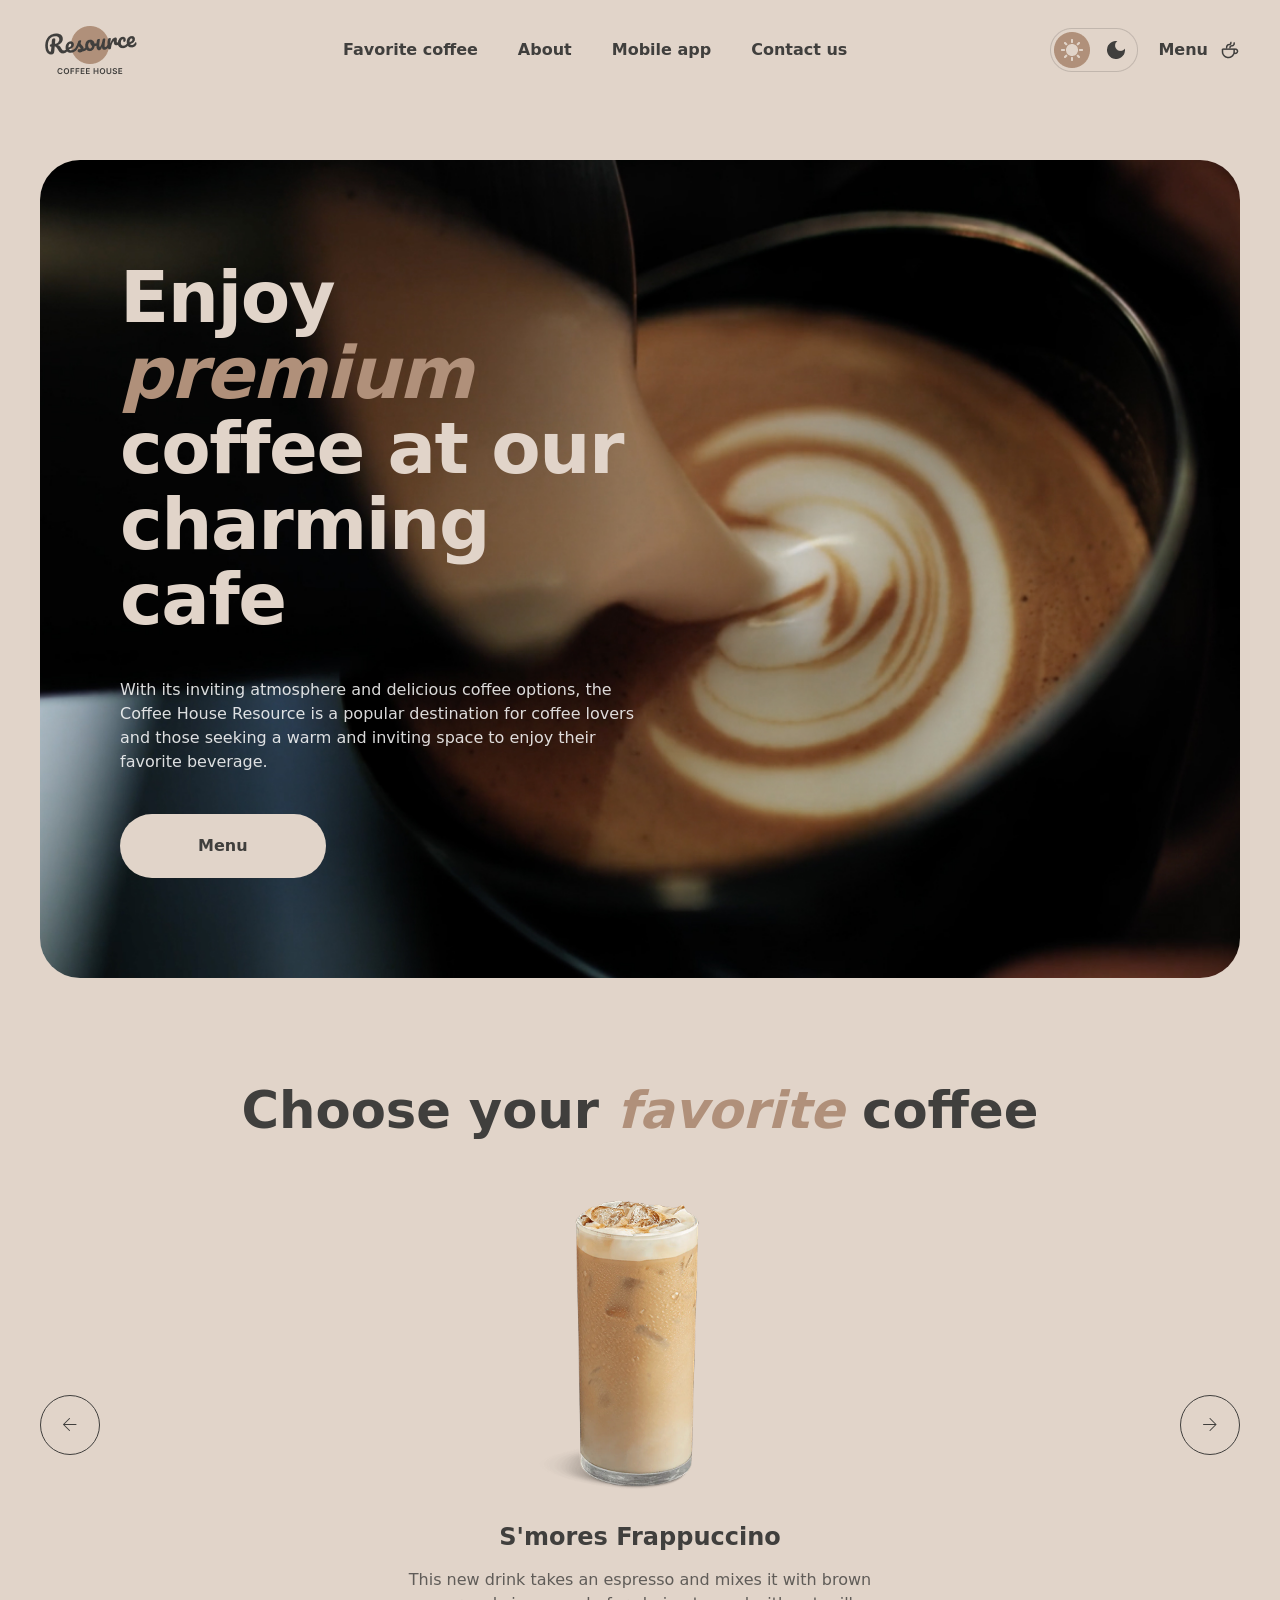
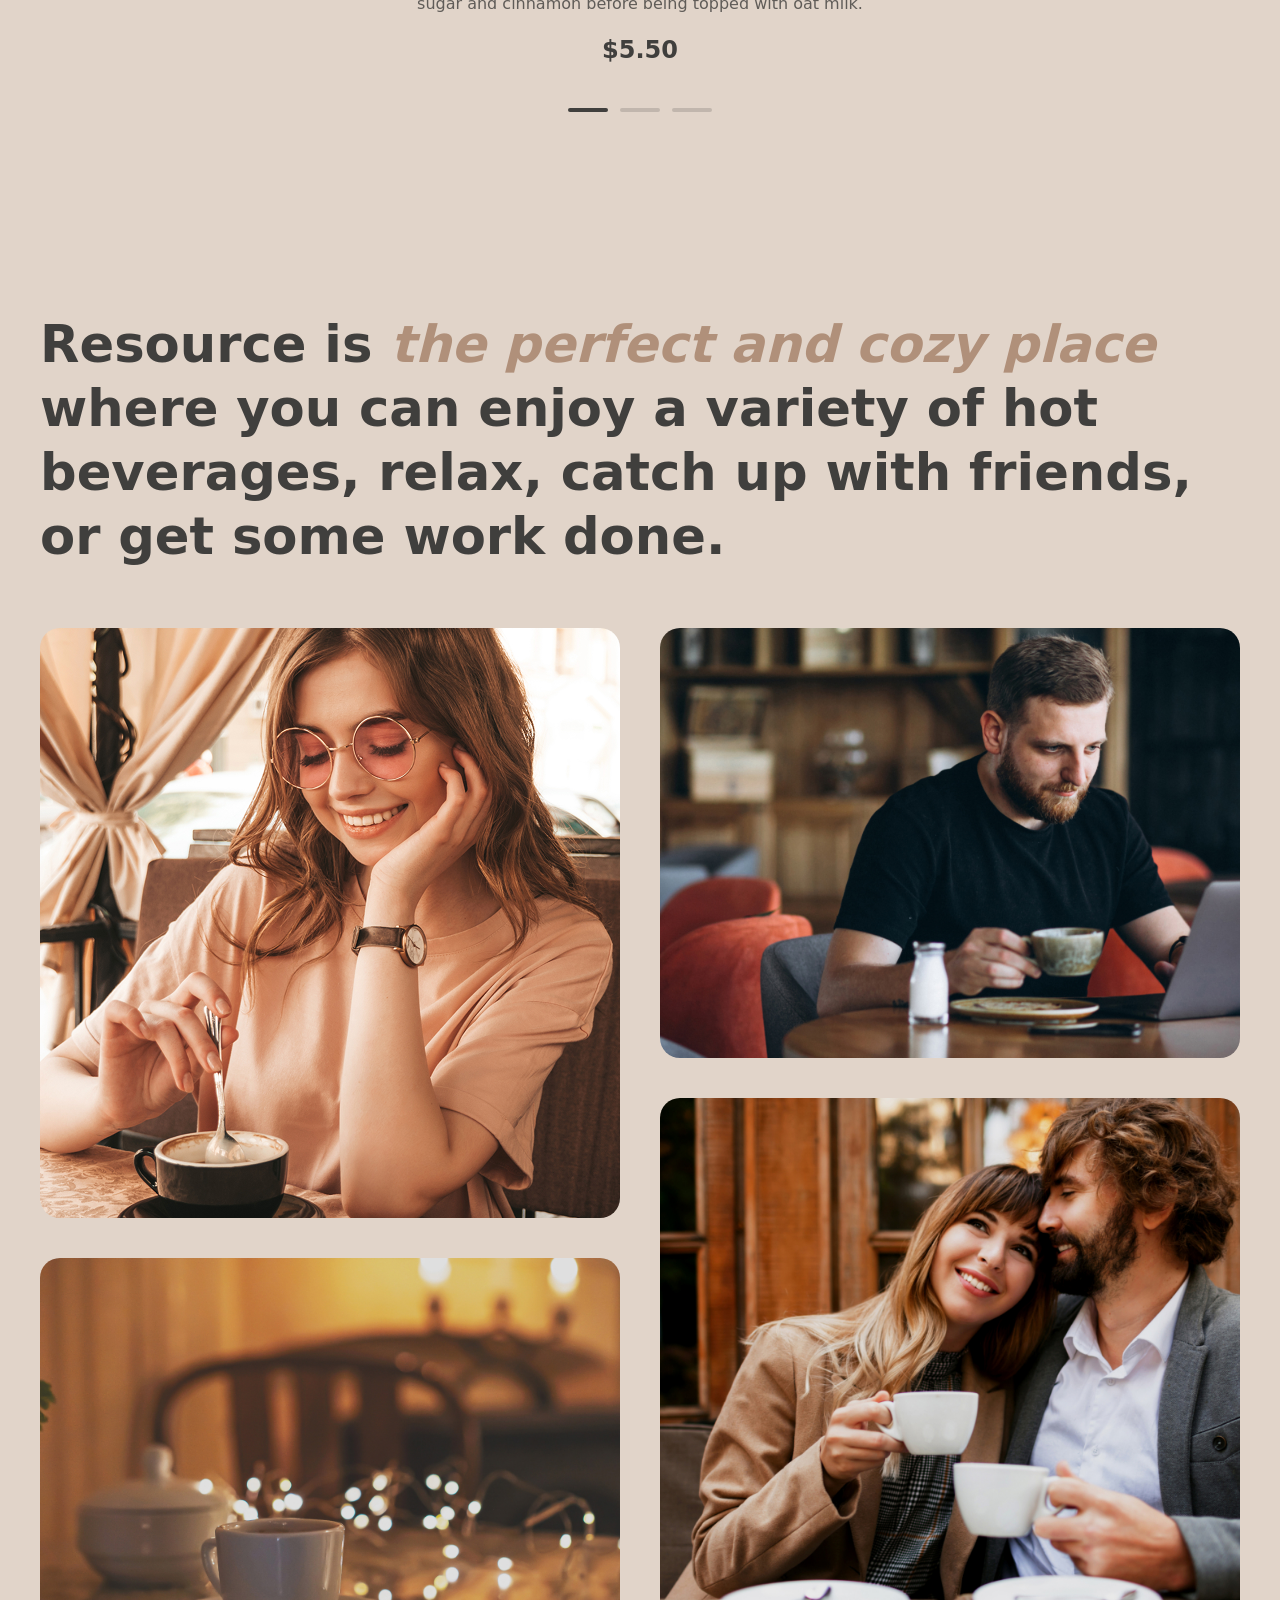
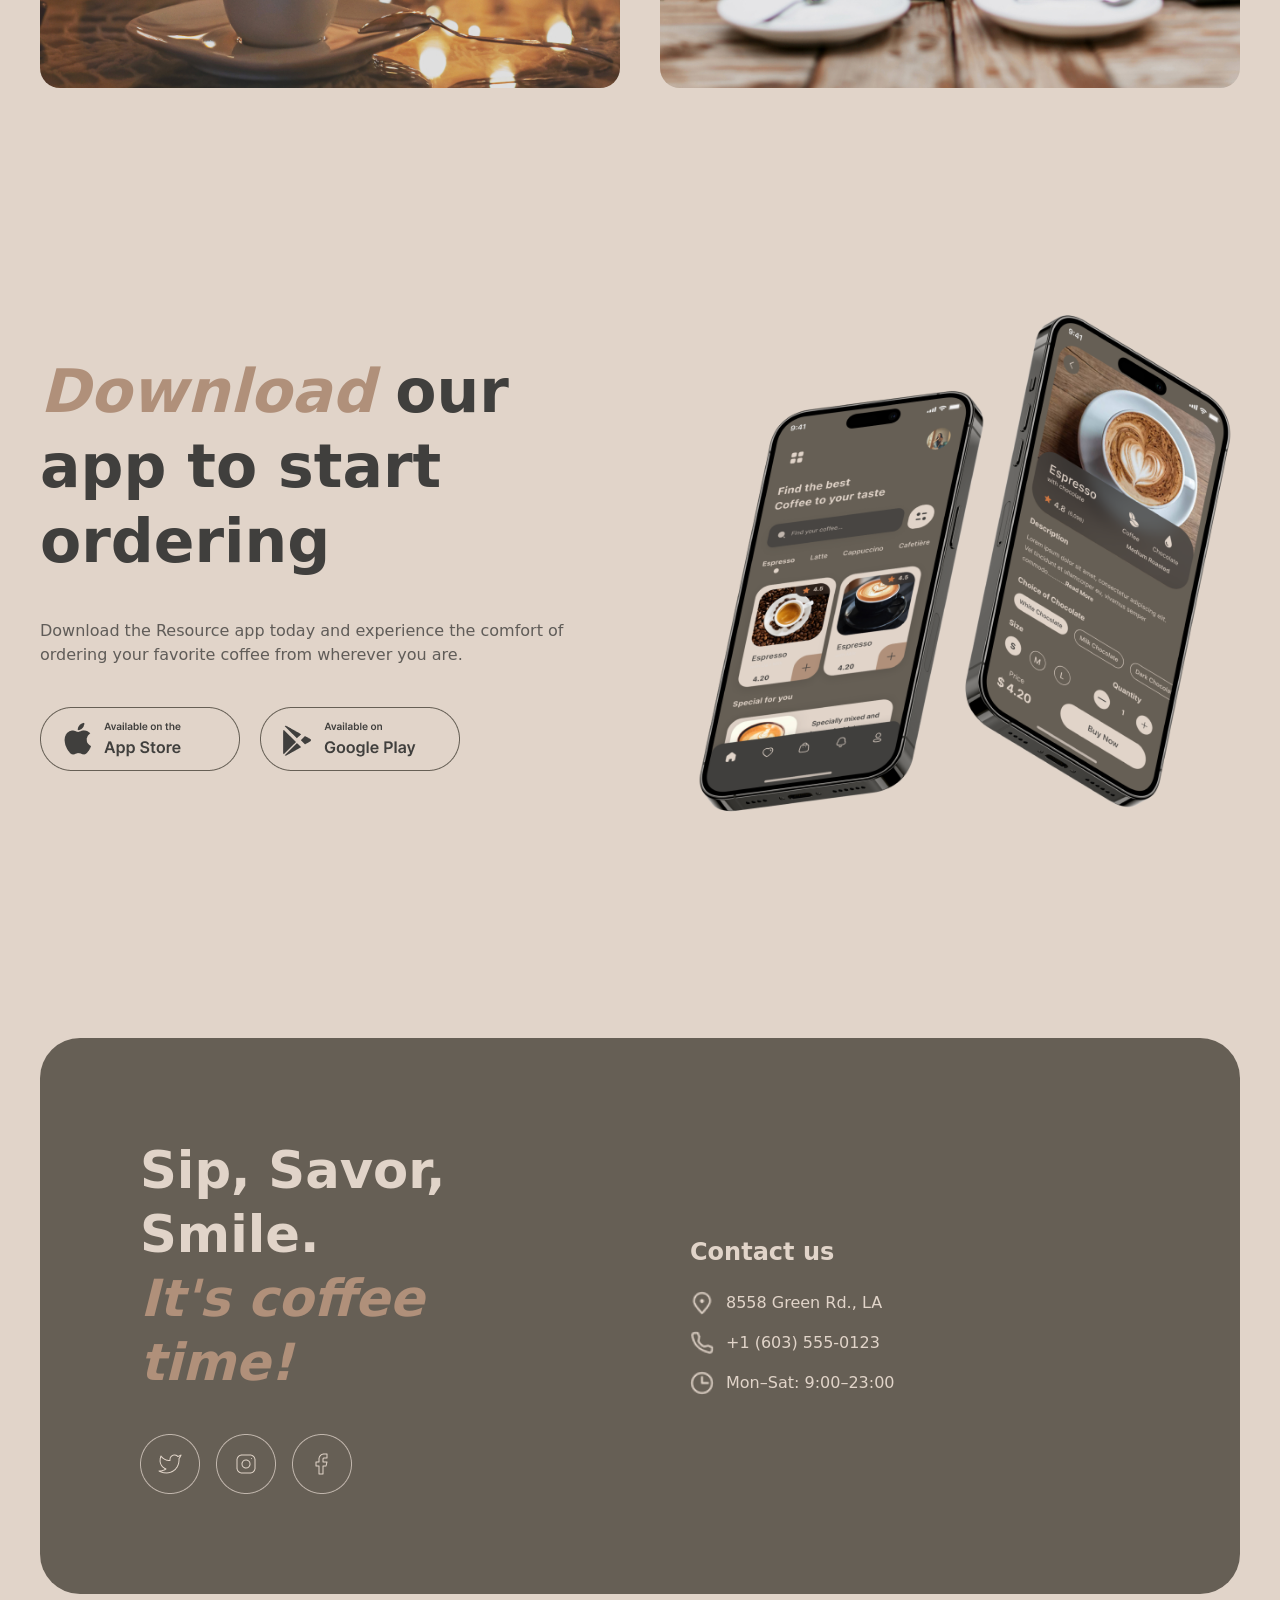
==== commit 78db1a3b: "feat: update footer and js" ====
--- a/index.html
+++ b/index.html
@@ -22,12 +22,17 @@
     </script>
   </head>
   <body>
+    <!-- ============ HEADER ============ -->
     <header class="header">
       <div class="container header__inner">
-        <a href="index.html" class="logo">
-          <img src="assets/images/logo-dark.png" alt="Coffee House Residence" class="logo__img" />
+        <a href="index.html" class="logo" aria-label="Coffee House Residence — home">
+          <img
+            src="assets/images/logo-dark.png"
+            alt="Coffee House Residence"
+            class="logo__img logo__img--light" />
+
+          <img src="assets/images/logo.png" alt="" class="logo__img logo__img--dark" />
         </a>
-
         <nav class="nav" aria-label="Main navigation">
           <a href="#favorite" class="nav__link">Favorite coffee</a>
           <a href="#about" class="nav__link">About</a>
@@ -52,11 +57,11 @@
     </header>
 
     <main>
-      <!-- HERO -->
+      <!-- ============ HERO ============ -->
       <section class="hero">
         <div class="container">
           <div class="hero__inner">
-            <h1 class="hero__title"><em>Enjoy</em> premium coffee at our charming cafe</h1>
+            <h1 class="hero__title">Enjoy <em>premium</em> coffee at our charming cafe</h1>
             <p class="hero__text">
               With its inviting atmosphere and delicious coffee options, the Coffee House Resource
               is a popular destination for coffee lovers and those seeking a warm and inviting space
@@ -67,7 +72,7 @@
         </div>
       </section>
 
-      <!-- FAVORITE COFFEE -->
+      <!-- ============ FAVORITE COFFEE ============ -->
       <section id="favorite" class="favorite">
         <div class="container">
           <h2 class="section-title">Choose your <em>favorite</em> coffee</h2>
@@ -111,7 +116,7 @@
         </div>
       </section>
 
-      <!-- ABOUT -->
+      <!-- ============ ABOUT ============ -->
       <section id="about" class="about">
         <div class="container">
           <h2 class="section-title section-title--left">
@@ -132,7 +137,7 @@
         </div>
       </section>
 
-      <!-- MOBILE APP -->
+      <!-- ============ MOBILE APP ============ -->
       <section id="mobile" class="mobile">
         <div class="container mobile__inner">
           <div class="mobile__content">
@@ -157,59 +162,56 @@
           <div class="mobile__phones">
             <img
               src="assets/images/mobile-screens.png"
-              alt="Mobile app screen"
+              alt="Mobile app screens"
               class="mobile__phone" />
           </div>
         </div>
       </section>
-
-      <!-- CONTACTS -->
-      <section id="contacts" class="contacts">
-        <div class="container">
-          <div class="contacts__card">
-            <div class="contacts__left">
-              <h2 class="contacts__title">Sip, Savor, Smile.<br /><em>It's coffee time!</em></h2>
-              <div class="contacts__socials">
-                <a href="#" class="social" aria-label="Twitter" target="_blank" rel="noopener">
-                  <img src="assets/images/button-icon-light-tw.png" alt="" class="social__icon" />
-                </a>
-                <a href="#" class="social" aria-label="Instagram" target="_blank" rel="noopener">
-                  <img src="assets/images/button-icon-light-inst.png" alt="" class="social__icon" />
-                </a>
-                <a href="#" class="social" aria-label="Facebook" target="_blank" rel="noopener">
-                  <img src="assets/images/button-icon-light-face.png" alt="" class="social__icon" />
-                </a>
-              </div>
-            </div>
-
-            <div class="contacts__right">
-              <h3 class="contacts__subtitle">Contact us</h3>
-              <ul class="contacts__list">
-                <li class="contacts__item">
-                  <img src="assets/images/pin-alt.png" alt="" class="contacts__icon" />
-                  <span>8558 Green Rd., LA</span>
-                </li>
-                <li class="contacts__item">
-                  <img src="assets/images/phone.png" alt="" class="contacts__icon" />
-                  <span>+1 (603) 555-0123</span>
-                </li>
-                <li class="contacts__item">
-                  <img src="assets/images/clock.png" alt="" class="contacts__icon" />
-                  <span>Mon–Sat: 9:00–23:00</span>
-                </li>
-              </ul>
-            </div>
-          </div>
-        </div>
-      </section>
     </main>
 
-    <footer class="footer">
+    <!-- ============ FOOTER (Contacts) ============ -->
+    <footer id="contacts" class="footer">
       <div class="container">
-        <p>© 2026 Coffee House</p>
+        <div class="footer__card">
+          <div class="footer__left">
+            <h2 class="footer__title">
+              Sip, Savor, Smile.<br />
+              <em>It's coffee time!</em>
+            </h2>
+
+            <div class="footer__socials">
+              <a href="#" class="social" aria-label="Twitter" target="_blank" rel="noopener">
+                <img src="assets/images/button-icon-light-tw.png" alt="" class="social__icon" />
+              </a>
+              <a href="#" class="social" aria-label="Instagram" target="_blank" rel="noopener">
+                <img src="assets/images/button-icon-light-inst.png" alt="" class="social__icon" />
+              </a>
+              <a href="#" class="social" aria-label="Facebook" target="_blank" rel="noopener">
+                <img src="assets/images/button-icon-light-face.png" alt="" class="social__icon" />
+              </a>
+            </div>
+          </div>
+
+          <div class="footer__right">
+            <h3 class="footer__subtitle">Contact us</h3>
+            <ul class="footer__list">
+              <li class="footer__item">
+                <img src="assets/images/pin-alt.png" alt="" class="footer__icon" />
+                <span>8558 Green Rd., LA</span>
+              </li>
+              <li class="footer__item">
+                <img src="assets/images/phone.png" alt="" class="footer__icon" />
+                <span>+1 (603) 555-0123</span>
+              </li>
+              <li class="footer__item">
+                <img src="assets/images/clock.png" alt="" class="footer__icon" />
+                <span>Mon–Sat: 9:00–23:00</span>
+              </li>
+            </ul>
+          </div>
+        </div>
       </div>
     </footer>
-
-    <script src="js/"></script>
+    <script src="js/theme.js"></script>
   </body>
 </html>
--- a/css/style.css
+++ b/css/style.css
@@ -264,15 +264,23 @@
   gap: 40px;
 }
 
+/* Logo */
+
 .logo {
   display: inline-flex;
   align-items: center;
 }
 
 .logo__img {
+  height: 60px;
   width: 100px;
-  height: 60px;
-}
+  display: block;
+}
+
+.logo__img--light { display: block; }
+.logo__img--dark  { display: none; }
+[data-theme="dark"] .logo__img--light { display: none; }
+[data-theme="dark"] .logo__img--dark  { display: block; }
 
 .nav {
   display: flex;
@@ -791,18 +799,111 @@
 }
 
 /* ============================================================
-   FOOTER
+   FOOTER (Contacts)
+   Dark rounded card with offer and contact information.
    ============================================================ */
 .footer {
-  padding: 40px 0;
-
-  font-size: 14px;
-  text-align: center;
-  opacity: 0.7;
-
-  border-top: 1px solid var(--border-primary);
-}
-
+  padding: 100px 0 100px;
+}
+
+.footer__card {
+  display: grid;
+  grid-template-columns: 1fr 1fr;
+  gap: 100px;
+  align-items: center;
+
+  padding: 100px;
+
+  color: #E1D4C9;
+  background-color: var(--bg-container);
+
+  border-radius: var(--radius);
+}
+
+.footer__title {
+  margin-bottom: 40px;
+}
+
+.footer__title em {
+  color: var(--text-accent);
+}
+
+.footer__socials {
+  display: flex;
+  gap: 16px;
+}
+
+.social {
+  display: inline-flex;
+  align-items: center;
+  justify-content: center;
+
+  padding: 0;
+  background: none;
+  border: none;
+  border-radius: 0;
+
+  transition: transform 0.2s ease, opacity 0.2s ease;
+}
+
+.social:hover {
+  transform: translateY(-2px);
+  opacity: 0.85;
+}
+
+.social__icon {
+  display: block;
+  width: 60px;
+  height: 60px;
+  object-fit: contain;
+}
+
+.footer__subtitle {
+  margin-bottom: 24px;
+  font-size: 24px;
+  font-weight: 600;
+}
+
+.footer__list {
+  display: flex;
+  flex-direction: column;
+  gap: 16px;
+}
+
+.footer__item {
+  display: flex;
+  align-items: center;
+  gap: 12px;
+}
+
+.footer__icon {
+  flex-shrink: 0;
+  width: 24px;
+  height: 24px;
+  object-fit: contain;
+}
+
+/* ============================================================
+   FOOTER media
+   ============================================================ */
+@media (max-width: 900px) {
+  .footer__card {
+    grid-template-columns: 1fr;
+    gap: 40px;
+    padding: 60px 40px;
+  }
+}
+
+@media (max-width: 600px) {
+  .footer {
+    padding: 60px 0;
+  }
+
+  .footer__card {
+    padding: 40px 24px;
+    border-radius: 20px;
+  }
+}
 /* ============================================================
    RESPONSIVE
    Breakpoints: 1024px (tablet landscape),
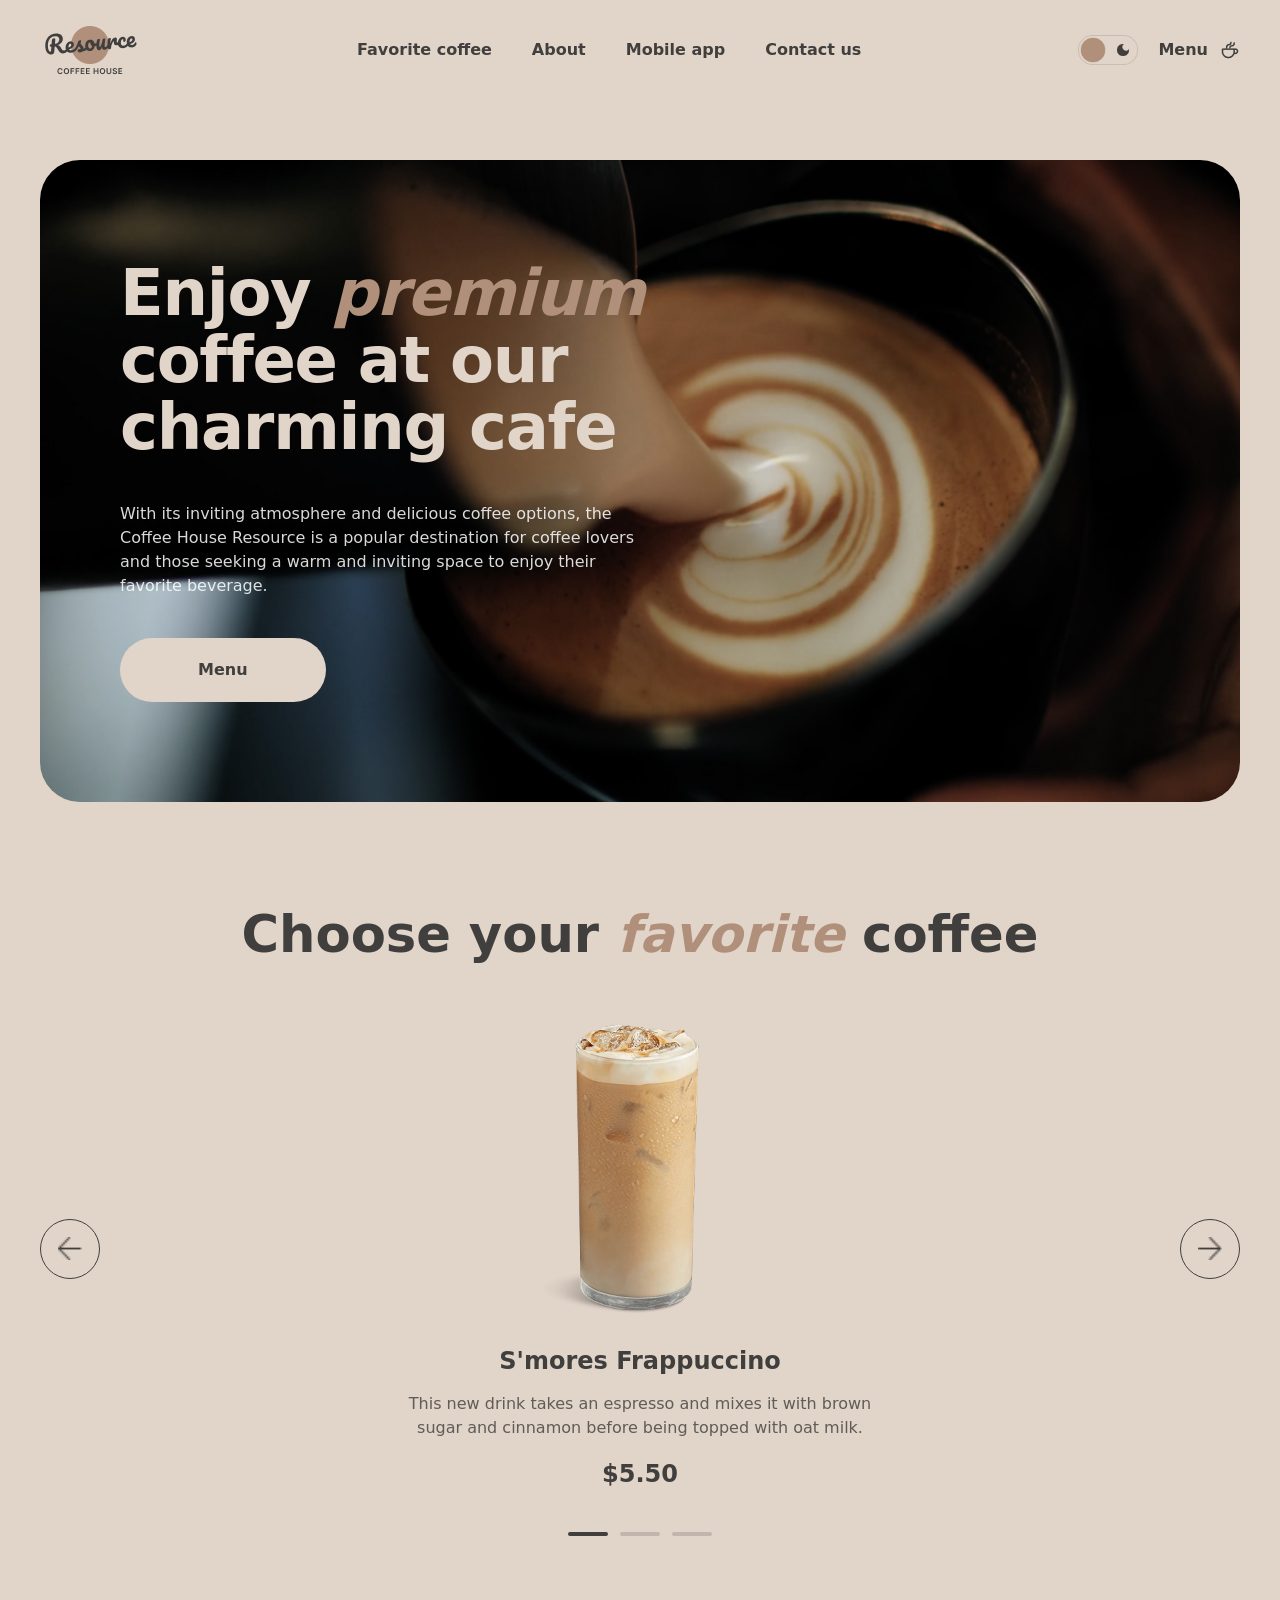
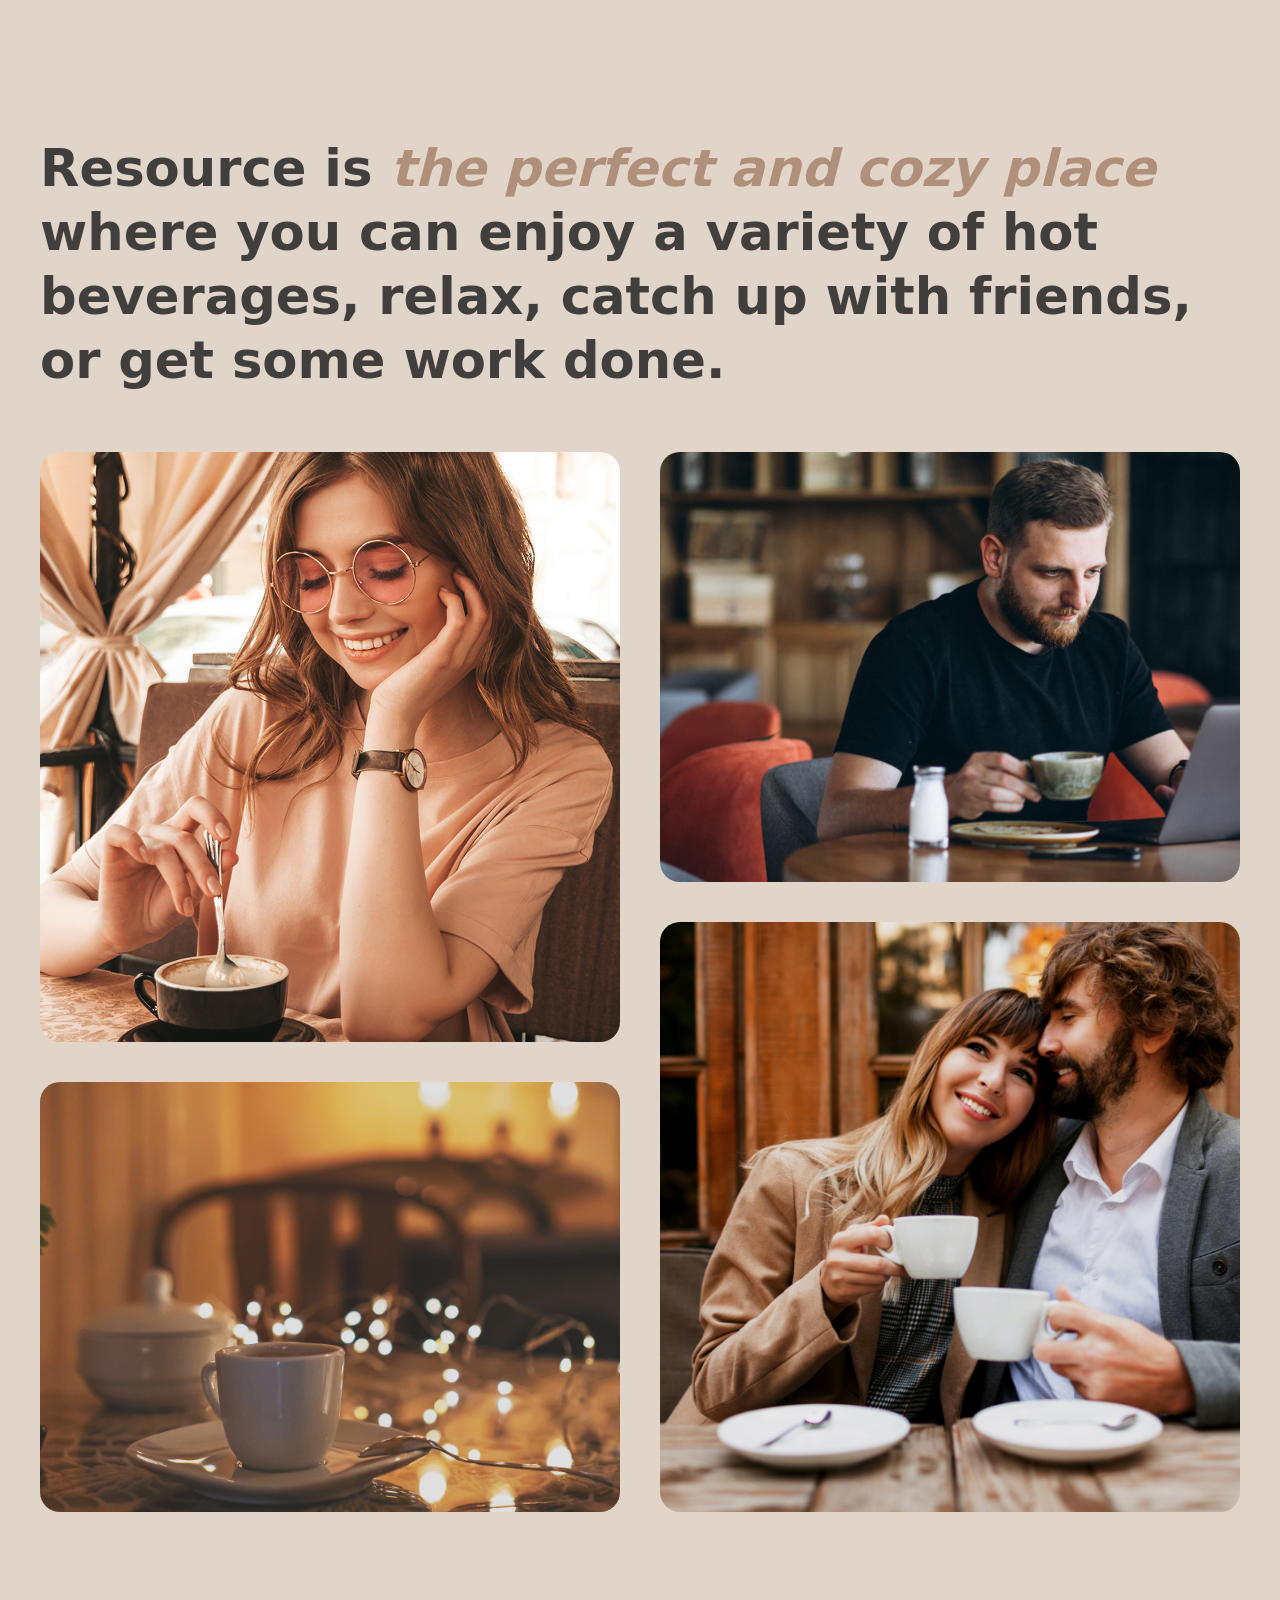
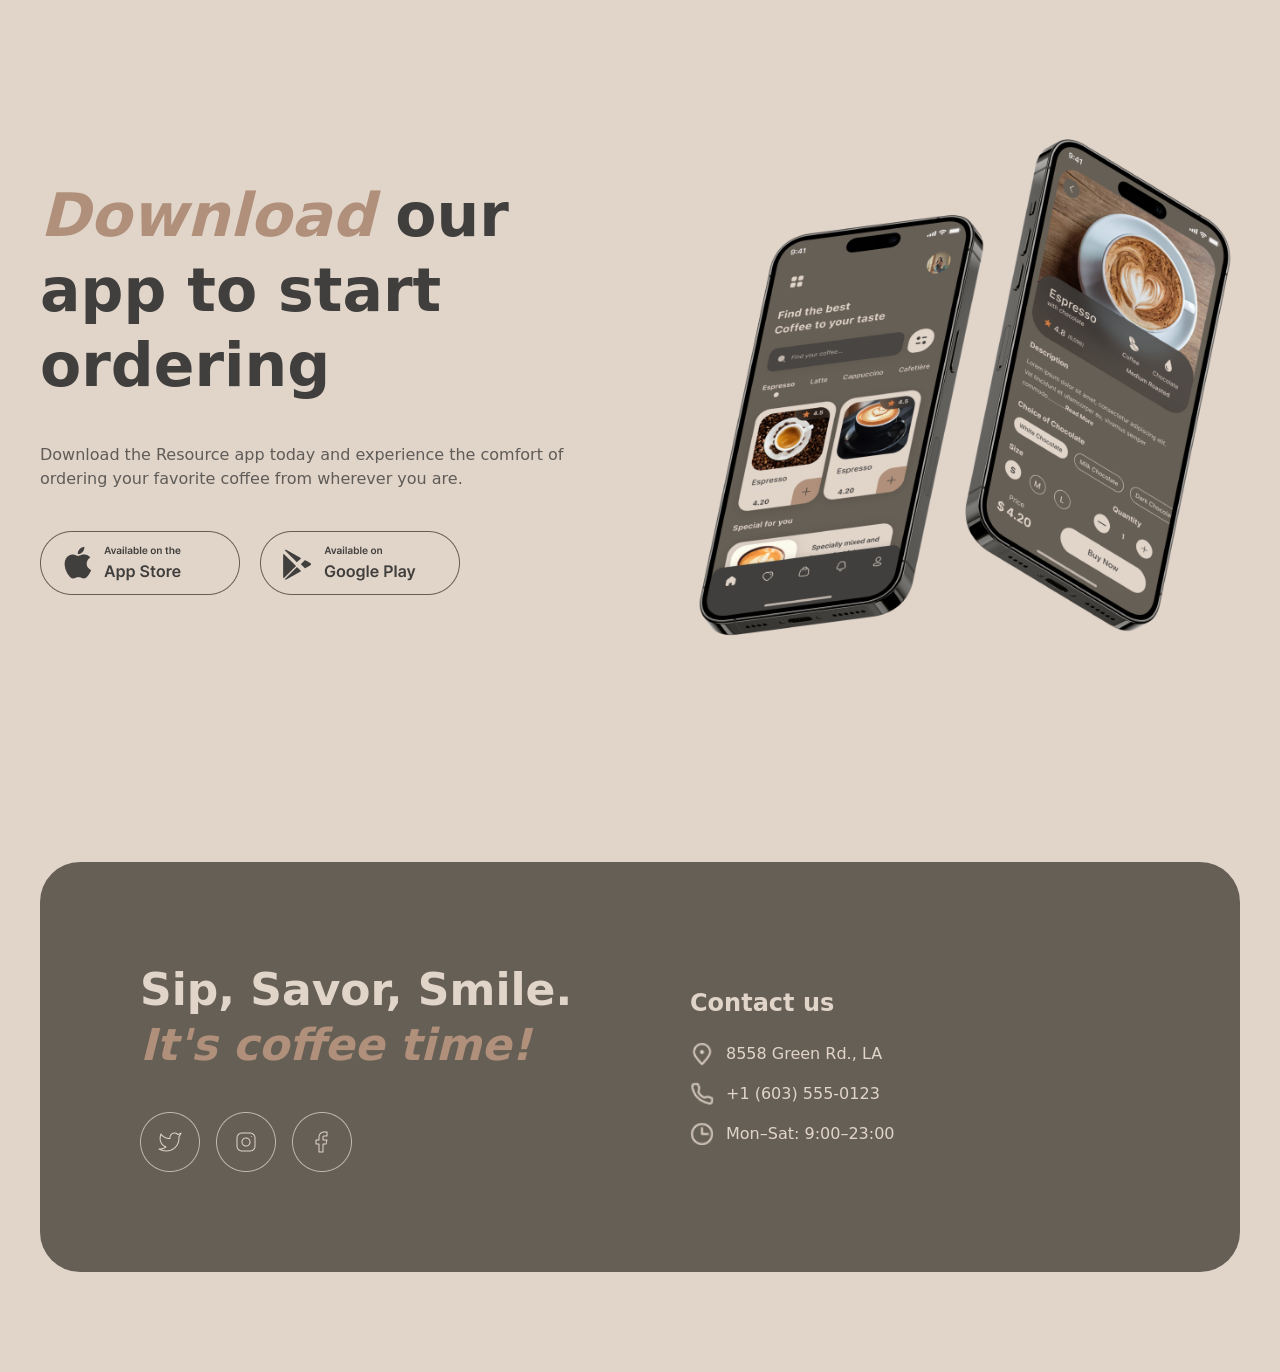
==== commit ca36da1d: "feat: update catalog and styles" ====
--- a/index.html
+++ b/index.html
@@ -46,7 +46,7 @@
             <span class="theme-toggle__thumb"></span>
           </button>
           <button class="burger" type="button" aria-label="Open menu" aria-expanded="false">
-            <span></span><span></span><span></span>
+            <span></span><span></span>
           </button>
           <a href="catalog.html" class="btn btn--small">
             <span>Menu</span>
@@ -175,8 +175,8 @@
         <div class="footer__card">
           <div class="footer__left">
             <h2 class="footer__title">
-              Sip, Savor, Smile.<br />
-              <em>It's coffee time!</em>
+              Sip, Savor, Smile.
+              <em class="footer__title-accent">It's coffee time!</em>
             </h2>
 
             <div class="footer__socials">
--- a/css/style.css
+++ b/css/style.css
@@ -153,240 +153,256 @@
    BUTTONS
    Pill-shaped button used across the app.
    ============================================================ */
+.btn {
+  display: inline-flex;
+  align-items: center;
+  justify-content: center;
+
+  padding: 20px 40px;
+
+  font-size: 16px;
+  font-weight: 600;
+
+  color: var(--text-primary);
+  background-color: var(--bg-page);
+
+  border: 1px solid var(--border-primary);
+  border-radius: 100px;
+
+  transition:
+    background-color 0.2s ease,
+    color 0.2s ease,
+    transform 0.2s ease;
+}
+
+.btn:hover {
+  transform: translateY(-1px);
+}
+
+.btn--small {
+  display: inline-flex;
+  align-items: center;
+  gap: 12px;
+
+  padding: 8px 0;
+  font-size: 16px;
+  font-weight: 600;
+  line-height: 1;
+
+  color: var(--text-primary);
+  background: none;
+  border: none;
+  border-radius: 0;
+
+  transition: color 0.2s ease;
+}
+
+.btn__icon {
+  width: 20px;
+  height: 20px;
+  flex-shrink: 0;
+  object-fit: contain;
+}
+
+.btn--hero {
+  display: inline-flex;
+  align-items: center;
+  justify-content: center;
+  gap: 8px;
+
+  min-width: 200px;
+  min-height: 64px;
+
+  padding: 20px 78px;
+
+  font-size: 16px;
+  font-weight: 600;
+  line-height: 1;
+
+  color: #403f3d;
+  background-color: #e1d4c9;
+
+  border: none;
+  border-radius: 100px;
+
+  transition: background-color 0.2s ease;
+}
+
+.btn--hero:hover {
+  background-color: #fff;
+}
+
+/* ============================================================
+   HEADER
+   Sticky top bar with logo, primary nav and actions.
+   ============================================================ */
+.header {
+  position: sticky;
+  top: 0;
+  z-index: 100;
+
+  padding: 20px 0;
+
+  background-color: var(--bg-page);
+  transition: background-color 0.3s ease;
+}
+
+.header__inner {
+  display: flex;
+  align-items: center;
+  justify-content: space-between;
+  gap: 40px;
+}
+
+/* --- Logo --- */
+.logo {
+  display: inline-flex;
+  align-items: center;
+}
+
+.logo__img {
+  height: 60px;
+  width: 100px;
+  display: block;
+}
+
+.logo__img--light { display: block; }
+.logo__img--dark  { display: none; }
+
+[data-theme='dark'] .logo__img--light { display: none; }
+[data-theme='dark'] .logo__img--dark  { display: block; }
+
+/* --- Navigation --- */
+.nav {
+  display: flex;
+  gap: 40px;
+
+  /* Auto margins center the nav between logo and actions */
+  margin-left: auto;
+  margin-right: auto;
+}
+
+.nav__link {
+  font-size: 16px;
+  font-weight: 600;
+  transition: color 0.2s ease;
+}
+
+.nav__link:hover {
+  color: var(--text-accent);
+}
+
+.header__actions {
+  display: flex;
+  align-items: center;
+  gap: 20px;
+}
+
+/* --- Theme toggle --- */
+.theme-toggle {
+  position: relative;
+  display: inline-flex;
+  align-items: center;
+  justify-content: center;
+
+  padding: 0;
+  background: none;
+  border: none;
+
+  transition: transform 0.2s ease;
+}
+
+.theme-toggle:hover {
+  transform: scale(1.05);
+}
+
+.theme-toggle__bg {
+  display: block;
+  width: 60px;
+  height: auto;
+}
+
+.theme-toggle__thumb {
+  position: absolute;
+  top: 4px;
+  left: 4px;
+
+  width: 22px;
+  height: 22px;
+
+  background-color: #b0907a;
+  border-radius: 50%;
+
+  transition: transform 0.3s ease;
+}
+
+[data-theme='dark'] .theme-toggle__thumb {
+  transform: translateX(30px);
+}
+
+/* --- Burger (mobile only): circle with two lines --- */
+.burger {
+  display: none;
+  align-items: center;
+  justify-content: center;
+  flex-direction: column;
+  gap: 6px;
+
+  width: 40px;
+  height: 40px;
+  padding: 0;
+
+  border: 1px solid var(--text-primary);
+  border-radius: 50%;
+
+  transition:
+    border-color 0.2s ease,
+    background-color 0.2s ease;
+}
+
+.burger:hover {
+  background-color: var(--text-primary);
+}
+
+.burger:hover span {
+  background-color: var(--bg-page);
+}
+
+.burger span {
+  display: block;
+  width: 18px;
+  height: 2px;
+  background-color: var(--text-primary);
+  transition:
+    transform 0.3s ease,
+    opacity 0.3s ease,
+    background-color 0.2s ease;
+}
+
+/* ============================================================
+   HERO
+   Full-width rounded block with background image and CTA.
+   ============================================================ */
+.hero {
+  padding: 60px 0 0;
+}
+
 .hero__inner {
   display: flex;
   flex-direction: column;
   justify-content: center;
   align-items: flex-start;
+
   min-height: 640px;
   padding: 100px 80px;
+
   color: #fff;
+
   background-color: #403f3d;
   background-image: url('../assets/images/img-hero.jpg');
   background-size: cover;
   background-position: center;
   background-repeat: no-repeat;
-  border-radius: var(--radius);
-  overflow: hidden;
-}
-
-.btn {
-  display: inline-flex;
-  align-items: center;
-  justify-content: center;
-
-  padding: 20px 40px;
-
-  font-size: 16px;
-  font-weight: 600;
-
-  color: var(--text-primary);
-  background-color: var(--bg-page);
-
-  border: 1px solid var(--border-primary);
-  border-radius: 100px;
-
-  transition:
-    background-color 0.2s ease,
-    color 0.2s ease,
-    transform 0.2s ease;
-}
-
-.btn:hover {
-  transform: translateY(-1px);
-}
-
-.btn--small {
-  display: inline-flex;
-  align-items: center;
-  gap: 12px;
-
-  padding: 8px 0;
-  font-size: 16px;
-  font-weight: 600;
-  line-height: 1;
-
-  color: var(--text-primary);
-  background: none;
-  border: none;
-  border-radius: 0;
-
-  transition: color 0.2s ease;
-}
-
-.btn--hero {
-  display: inline-flex;
-  align-items: center;
-  justify-content: center;
-  gap: 8px;
-
-  min-width: 200px;
-  min-height: 64px;
-
-  padding: 20px 78px;
-
-  font-size: 16px;
-  font-weight: 600;
-  line-height: 1;
-
-  color: #403f3d;
-  background-color: #e1d4c9;
-
-  border: none;
-  border-radius: 100px;
-
-  transition: background-color 0.2s ease;
-}
-
-.btn--hero:hover {
-  background-color: #fff;
-}
-
-/* ============================================================
-   HEADER
-   Sticky top bar with logo, primary nav and actions.
-   ============================================================ */
-.header {
-  position: sticky;
-  top: 0;
-  z-index: 100;
-
-  padding: 20px 0;
-
-  background-color: var(--bg-page);
-  transition: background-color 0.3s ease;
-}
-
-.header__inner {
-  display: flex;
-  align-items: center;
-  justify-content: space-between;
-  gap: 40px;
-}
-
-/* Logo */
-
-.logo {
-  display: inline-flex;
-  align-items: center;
-}
-
-.logo__img {
-  height: 60px;
-  width: 100px;
-  display: block;
-}
-
-.logo__img--light { display: block; }
-.logo__img--dark  { display: none; }
-[data-theme="dark"] .logo__img--light { display: none; }
-[data-theme="dark"] .logo__img--dark  { display: block; }
-
-.nav {
-  display: flex;
-  gap: 40px;
-
-  /* Auto margins center the nav between logo and actions */
-  margin-left: auto;
-  margin-right: auto;
-}
-
-.nav__link {
-  font-size: 16px;
-  font-weight: 600;
-  transition: color 0.2s ease;
-}
-
-.nav__link:hover {
-  color: var(--text-accent);
-}
-
-.header__actions {
-  display: flex;
-  align-items: center;
-  gap: 20px;
-}
-
-/* --- Theme toggle --- */
-.theme-toggle {
-  display: inline-flex;
-  align-items: center;
-  justify-content: center;
-
-  padding: 0;
-  background: none;
-  border: none;
-
-  transition: transform 0.2s ease;
-}
-
-.theme-toggle:hover {
-  transform: scale(1.05);
-}
-
-.theme-toggle__img {
-  display: block;
-  width: 60px;
-  height: auto;
-}
-
-/* Show only the relevant icon per theme */
-.theme-toggle__icon--moon {
-  display: block;
-}
-.theme-toggle__icon--sun {
-  display: none;
-}
-
-[data-theme='dark'] .theme-toggle__icon--moon {
-  display: none;
-}
-[data-theme='dark'] .theme-toggle__icon--sun {
-  display: block;
-}
-
-/* --- Burger (mobile only) --- */
-.burger {
-  display: none;
-  flex-direction: column;
-  gap: 5px;
-
-  padding: 8px;
-}
-
-.burger span {
-  display: block;
-  width: 24px;
-  height: 2px;
-  background-color: var(--text-primary);
-  transition:
-    transform 0.3s ease,
-    opacity 0.3s ease;
-}
-
-/* ============================================================
-   HERO
-   Full-width rounded block with background image and CTA.
-   ============================================================ */
-.hero {
-  padding: 60px 0 0;
-}
-
-.hero__inner {
-  display: flex;
-  flex-direction: column;
-  justify-content: center;
-
-  min-height: 640px;
-  padding: 100px 80px;
-
-  color: #fff;
-
-  background-color: #403f3d;
-  background-image: url('../assets/images/img-hero.jpg');
-  background-size: cover;
-  background-position: center;
-  background-repeat: no-repeat;
 
   border-radius: var(--radius);
   overflow: hidden;
@@ -395,7 +411,7 @@
 .hero__title {
   max-width: 530px;
   margin-bottom: 40px;
-  font-size: 72px;
+  font-size: clamp(42px, 5vw, 72px);
   font-weight: 600;
   line-height: 1.05;
   color: #e1d4c9;
@@ -454,19 +470,27 @@
   width: 60px;
   height: 60px;
 
-  font-size: 20px;
-
   border: 1px solid var(--text-primary);
   border-radius: 50%;
 
   transition:
     background-color 0.2s ease,
-    color 0.2s ease;
+    border-color 0.2s ease;
 }
 
 .slider__arrow:hover {
-  color: var(--bg-page);
   background-color: var(--text-primary);
+}
+
+.slider__arrow-icon {
+  width: 24px;
+  height: 24px;
+  object-fit: contain;
+  transition: filter 0.2s ease;
+}
+
+.slider__arrow:hover .slider__arrow-icon {
+  filter: invert(1);
 }
 
 .slider__track {
@@ -527,6 +551,7 @@
 
 /* ============================================================
    ABOUT
+   Two-column gallery with asymmetric layout.
    ============================================================ */
 .about__gallery {
   display: grid;
@@ -548,21 +573,11 @@
   border-radius: var(--radius-sm);
 }
 
-.about__img--1 {
-  height: 590px;
-}
-
-.about__img--2 {
-  height: 430px;
-}
-
-.about__img--3 {
-  height: 430px;
-}
-
-.about__img--4 {
-  height: 590px;
-}
+.about__img--1 { height: 590px; }
+.about__img--2 { height: 430px; }
+.about__img--3 { height: 430px; }
+.about__img--4 { height: 590px; }
+
 /* ============================================================
    MOBILE APP
    Two-column section: copy on the left, devices on the right.
@@ -573,11 +588,13 @@
   gap: 100px;
   align-items: center;
 }
+
 .mobile .section-title {
   font-size: 60px;
   font-weight: 600;
   line-height: 1.25;
 }
+
 .mobile__text {
   font-size: 16px;
   font-weight: 400;
@@ -610,93 +627,28 @@
   transform: translateY(-2px);
   opacity: 0.85;
 }
+
 .store-btn img {
   display: block;
   height: 64px;
   width: 200px;
-}
+  object-fit: contain;
+}
+
 .mobile__phones {
   display: flex;
   justify-content: center;
   gap: 20px;
 }
 
-/* ============================================================
-   CONTACTS
-   Dark rounded card with offer and contact information.
-   ============================================================ */
-.contacts__card {
-  display: grid;
-  grid-template-columns: 1fr 1fr;
-  gap: 100px;
-  align-items: center;
-
-  padding: 100px;
-
-  color: #e1d4c9;
-  background-color: var(--bg-container);
-
-  border-radius: var(--radius);
-}
-
-.contacts__title {
-  margin-bottom: 40px;
-}
-
-.contacts__socials {
-  display: flex;
-  gap: 16px;
-}
-
-.social {
-  display: flex;
-  align-items: center;
-  justify-content: center;
-
-  width: 60px;
-  height: 60px;
-
-  border: 1px solid currentColor;
-  border-radius: 50%;
-
-  transition:
-    background-color 0.2s ease,
-    color 0.2s ease;
-}
-
-.social:hover {
-  color: var(--bg-container);
-  background-color: #e1d4c9;
-}
-
-.contacts__subtitle {
-  margin-bottom: 24px;
-  font-size: 24px;
-}
-
-.contacts__list {
-  display: flex;
-  flex-direction: column;
-  gap: 16px;
-}
-
-.contacts__item {
-  display: flex;
-  align-items: center;
-  gap: 12px;
-}
-
-.contacts__icon {
-  flex-shrink: 0;
-  width: 24px;
-  height: 24px;
+.mobile__phone {
+  display: block;
+  width: 100%;
+  max-width: 630px;
+  height: auto;
   object-fit: contain;
 }
 
-/* ============================================================
-   CATALOG
-   Category filters and product grid.
-   ============================================================ */
 /* ============================================================
    CATALOG
    Category filters and product grid.
@@ -744,6 +696,7 @@
   width: auto;
 }
 
+/* --- Grid: 4 columns --- */
 .catalog__grid {
   display: grid;
   grid-template-columns: repeat(4, 1fr);
@@ -756,7 +709,7 @@
   flex-direction: column;
 
   padding: 20px;
-  height: 506px;
+  min-height: 500px;
 
   background-color: var(--bg-page);
   border: 1px solid var(--border-primary);
@@ -779,22 +732,23 @@
 }
 
 .card__title {
-  margin: 0;
-  font-size: 20px;
+  margin-top: 20px;
+  font-size: 24px;
   font-weight: 600;
 }
 
 .card__desc {
-  margin: 0;
-  font-size: 14px;
+  margin: 20px 0 0;
+  font-size: 16px;
+  font-weight: 400;
   opacity: 0.8;
   line-height: 1.4;
 }
 
 .card__price {
   margin-top: auto;
-  padding-top: 8px;
-  font-size: 20px;
+  padding-top: 20px;
+  font-size: 24px;
   font-weight: 600;
 }
 
@@ -803,7 +757,7 @@
    Dark rounded card with offer and contact information.
    ============================================================ */
 .footer {
-  padding: 100px 0 100px;
+  padding: 100px 0;
 }
 
 .footer__card {
@@ -814,7 +768,7 @@
 
   padding: 100px;
 
-  color: #E1D4C9;
+  color: #e1d4c9;
   background-color: var(--bg-container);
 
   border-radius: var(--radius);
@@ -822,6 +776,12 @@
 
 .footer__title {
   margin-bottom: 40px;
+  font-size: clamp(28px, 4vw, 44px);
+  white-space: nowrap;
+}
+
+.footer__title-accent {
+  display: block;
 }
 
 .footer__title em {
@@ -849,6 +809,12 @@
 .social:hover {
   transform: translateY(-2px);
   opacity: 0.85;
+}
+
+.social:focus-visible {
+  outline: 2px solid var(--text-accent);
+  outline-offset: 4px;
+  border-radius: 50%;
 }
 
 .social__icon {
@@ -884,91 +850,100 @@
 }
 
 /* ============================================================
-   FOOTER media
-   ============================================================ */
-@media (max-width: 900px) {
+   RESPONSIVE
+   ============================================================ */
+@media (max-width: 1024px) {
+  :root {
+    --container-pad: 32px;
+  }
+
+  .hero__inner {
+    min-height: 500px;
+    padding: 80px 60px;
+  }
+
+  .mobile__inner {
+    gap: 40px;
+  }
+
+  .catalog__grid {
+    grid-template-columns: repeat(3, 1fr);
+    gap: 32px;
+  }
+
+  .footer__card {
+    gap: 40px;
+    padding: 60px;
+  }
+}
+
+@media (max-width: 768px) {
+  /* Mobile navigation */
+  .nav {
+    display: none;
+  }
+
+  .burger {
+    display: flex;
+  }
+
+  /* Header keeps only logo, theme toggle and burger */
+  .header .btn--small {
+    display: none;
+  }
+
+  /* Gallery to single column */
+  .about__gallery {
+    grid-template-columns: 1fr;
+  }
+
+  .about__img {
+    height: 300px;
+  }
+
+  /* Mobile app to single column */
+  .mobile__inner {
+    grid-template-columns: 1fr;
+  }
+
+  .mobile__phones {
+    order: -1;
+  }
+
+  /* Footer to single column */
   .footer__card {
     grid-template-columns: 1fr;
     gap: 40px;
     padding: 60px 40px;
   }
-}
-
-@media (max-width: 600px) {
-  .footer {
-    padding: 60px 0;
-  }
-
-  .footer__card {
-    padding: 40px 24px;
-    border-radius: 20px;
-  }
-}
-/* ============================================================
-   RESPONSIVE
-   Breakpoints: 1024px (tablet landscape),
-                900px  (tablet portrait / mobile nav),
-                600px  (small mobile).
-   ============================================================ */
-@media (max-width: 1024px) {
-  :root {
-    --container-pad: 32px;
-  }
-
-  .hero__inner {
-    min-height: 500px;
-    padding: 80px 60px;
-  }
-
-  .mobile__inner {
-    gap: 40px;
-  }
-
-  .contacts__card {
-    gap: 40px;
-    padding: 60px;
-  }
-}
-
-@media (max-width: 900px) {
-  /* Switch to mobile navigation */
-  .nav {
-    display: none;
-  }
-
-  .burger {
-    display: flex;
-  }
-
-  /* Stack the gallery into a single column */
-  .about__gallery {
-    grid-template-columns: 1fr;
-  }
-
-  .about__img {
-    height: 300px;
-  }
-
-  /* Stack mobile app section */
-  .mobile__inner {
-    grid-template-columns: 1fr;
-  }
-
-  .mobile__phones {
-    order: -1;
-  }
-
-  /* Stack contacts card */
-  .contacts__card {
-    grid-template-columns: 1fr;
-    gap: 40px;
-    padding: 40px;
-  }
-}
-
-@media (max-width: 600px) {
+
+  /* Catalog to 2 columns */
+  .catalog__grid {
+    grid-template-columns: repeat(2, 1fr);
+  }
+}
+
+@media (max-width: 380px) {
   :root {
     --container-pad: 16px;
+  }
+
+  /* Header: shrink so it fits 320-380px screens */
+  .header {
+    padding: 12px 0;
+  }
+
+  .header__inner {
+    gap: 16px;
+  }
+
+  .header__actions {
+    gap: 12px;
+  }
+
+  .logo__img {
+    width: 76px;
+    height: 46px;
   }
 
   section {
@@ -997,7 +972,11 @@
   .slider__arrow {
     width: 40px;
     height: 40px;
-    font-size: 16px;
+  }
+
+  .slider__arrow-icon {
+    width: 16px;
+    height: 16px;
   }
 
   .slide__image {
@@ -1005,13 +984,45 @@
     height: 220px;
   }
 
-  .contacts__card {
-    padding: 32px;
+  .mobile .section-title {
+    font-size: 32px;
+  }
+
+  .store-btn img {
+    height: 50px;
+    width: auto;
+  }
+
+  .catalog__grid {
+    grid-template-columns: 1fr;
+    gap: 24px;
+  }
+
+  .card {
+    height: auto;
+    min-height: 480px;
+  }
+
+  .footer {
+    padding: 60px 0;
+  }
+
+  .footer__card {
+    padding: 40px 24px;
     border-radius: 20px;
+  }
+
+  .footer__socials {
+    gap: 12px;
+  }
+
+  .social__icon {
+    width: 48px;
+    height: 48px;
   }
 
   .btn {
     padding: 14px 28px;
     font-size: 14px;
   }
-}
+}
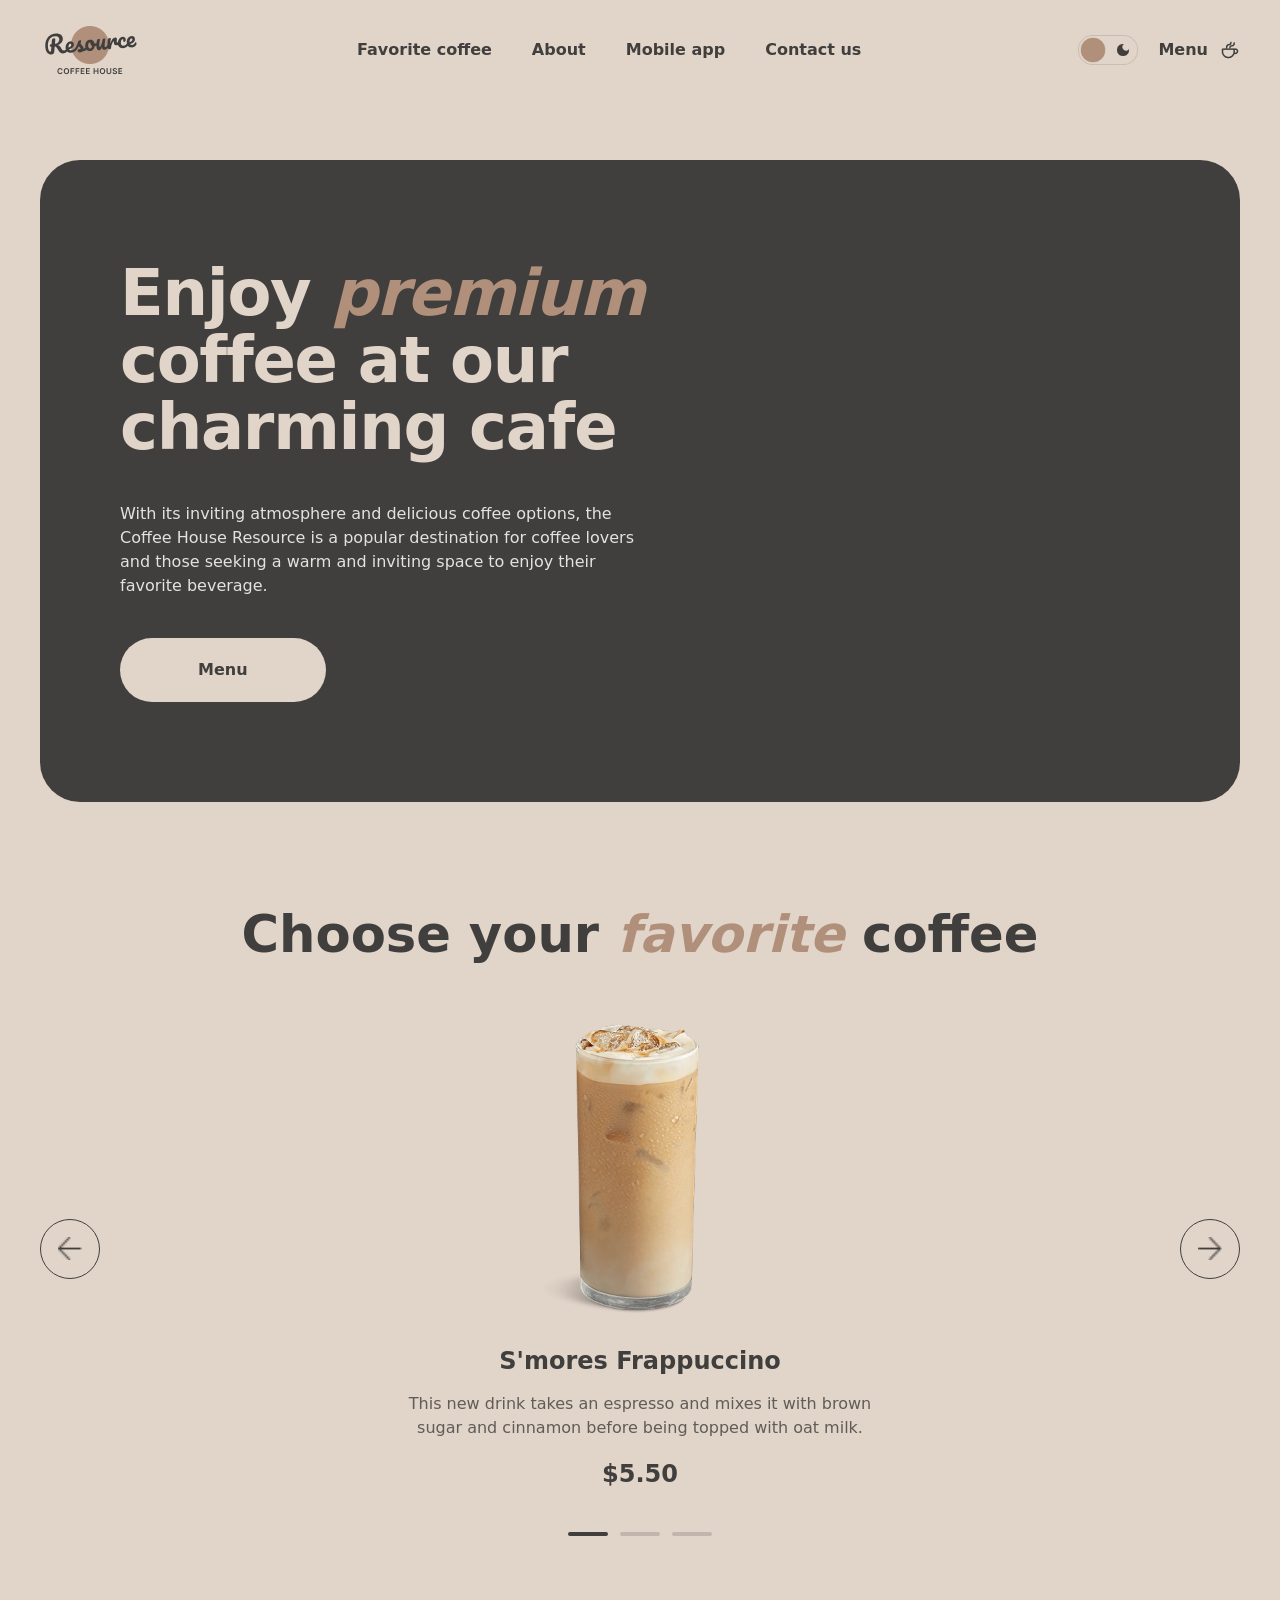
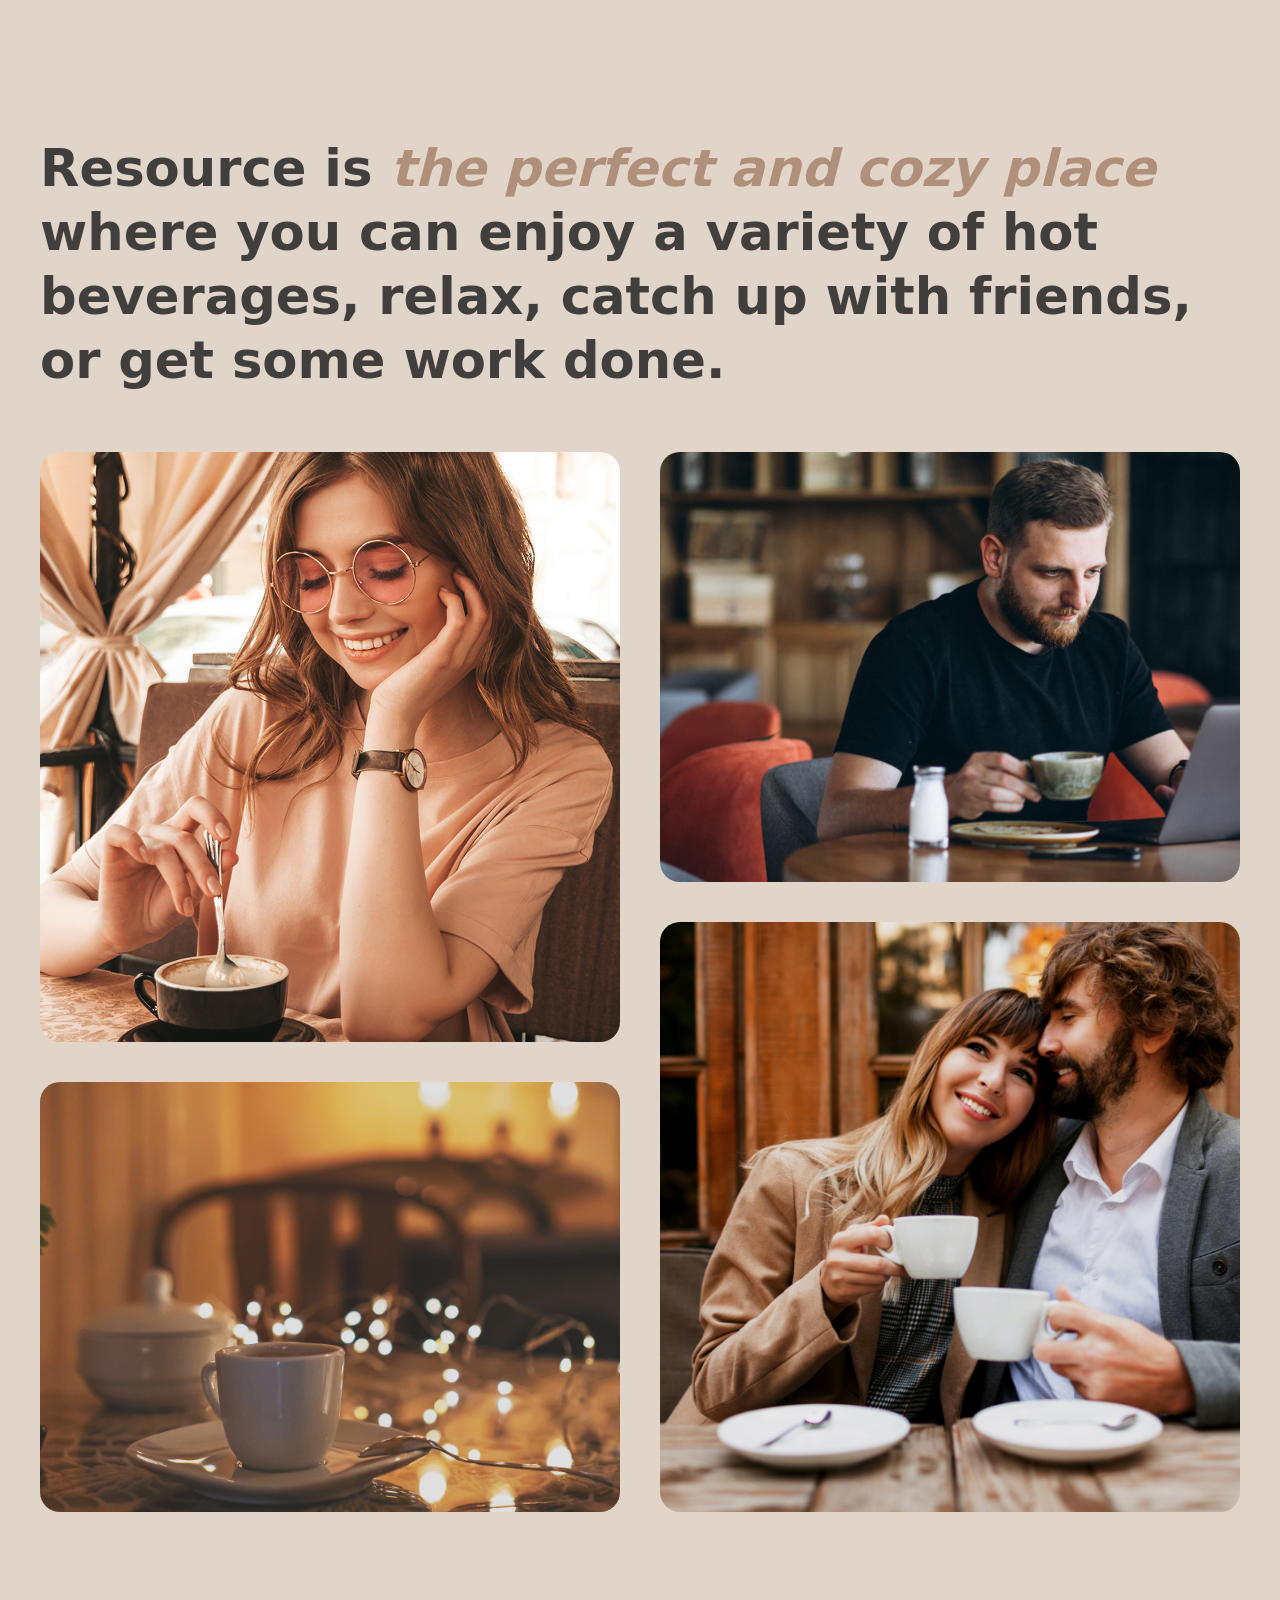
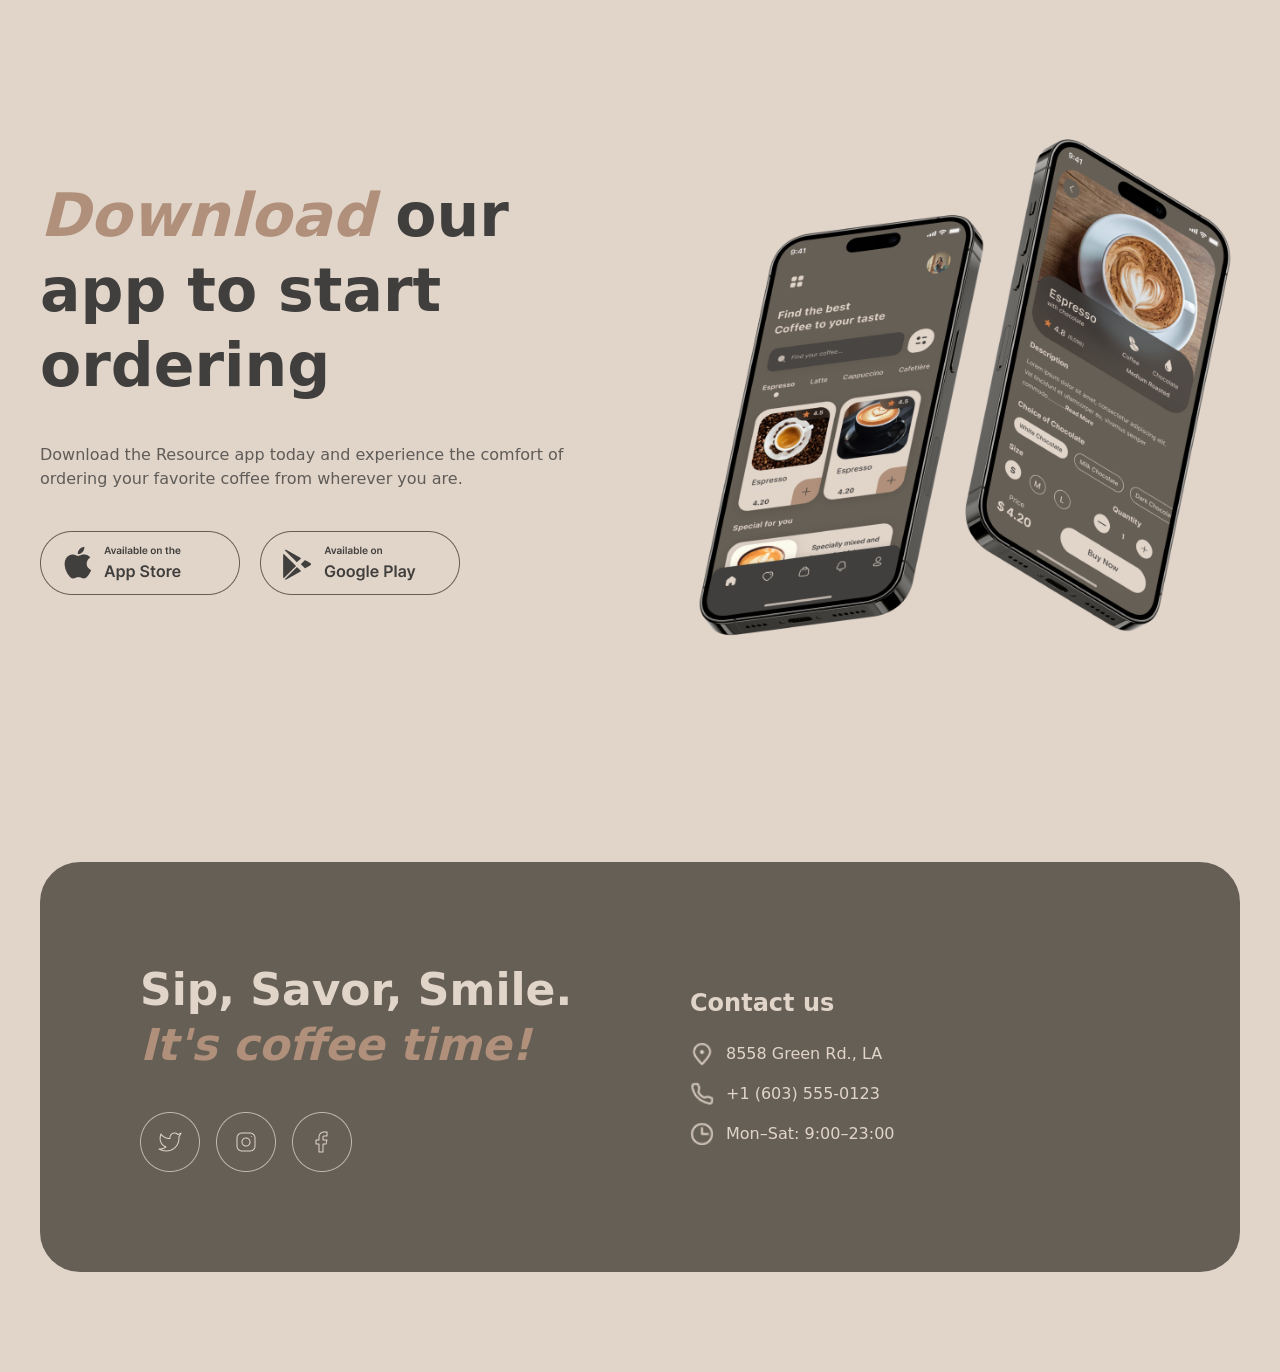
==== commit 870b4585: "feat: add hero background video" ====
--- a/index.html
+++ b/index.html
@@ -61,13 +61,25 @@
       <section class="hero">
         <div class="container">
           <div class="hero__inner">
-            <h1 class="hero__title">Enjoy <em>premium</em> coffee at our charming cafe</h1>
-            <p class="hero__text">
-              With its inviting atmosphere and delicious coffee options, the Coffee House Resource
-              is a popular destination for coffee lovers and those seeking a warm and inviting space
-              to enjoy their favorite beverage.
-            </p>
-            <a href="catalog.html" class="btn btn--hero">Menu</a>
+            <video
+              class="hero__video"
+              autoplay
+              muted
+              loop
+              playsinline
+              poster="assets/video/hero.mp4">
+              <source src="assets/video/hero.mp4" type="video/mp4" />
+            </video>
+
+            <div class="hero__content">
+              <h1 class="hero__title">Enjoy <em>premium</em> coffee at our charming cafe</h1>
+              <p class="hero__text">
+                With its inviting atmosphere and delicious coffee options, the Coffee House Resource
+                is a popular destination for coffee lovers and those seeking a warm and inviting
+                space to enjoy their favorite beverage.
+              </p>
+              <a href="catalog.html" class="btn btn--hero">Menu</a>
+            </div>
           </div>
         </div>
       </section>
--- a/css/style.css
+++ b/css/style.css
@@ -266,11 +266,19 @@
   display: block;
 }
 
-.logo__img--light { display: block; }
-.logo__img--dark  { display: none; }
-
-[data-theme='dark'] .logo__img--light { display: none; }
-[data-theme='dark'] .logo__img--dark  { display: block; }
+.logo__img--light {
+  display: block;
+}
+.logo__img--dark {
+  display: none;
+}
+
+[data-theme='dark'] .logo__img--light {
+  display: none;
+}
+[data-theme='dark'] .logo__img--dark {
+  display: block;
+}
 
 /* --- Navigation --- */
 .nav {
@@ -388,6 +396,7 @@
 }
 
 .hero__inner {
+  position: relative;
   display: flex;
   flex-direction: column;
   justify-content: center;
@@ -399,15 +408,26 @@
   color: #fff;
 
   background-color: #403f3d;
-  background-image: url('../assets/images/img-hero.jpg');
-  background-size: cover;
-  background-position: center;
-  background-repeat: no-repeat;
-
   border-radius: var(--radius);
   overflow: hidden;
 }
 
+.hero__video {
+  position: absolute;
+  inset: 0;
+  width: 100%;
+  height: 100%;
+
+  object-fit: cover;
+  z-index: 0;
+  pointer-events: none;
+}
+
+.hero__content {
+  position: relative;
+  z-index: 2;
+  max-width: 540px;
+}
 .hero__title {
   max-width: 530px;
   margin-bottom: 40px;
@@ -573,10 +593,18 @@
   border-radius: var(--radius-sm);
 }
 
-.about__img--1 { height: 590px; }
-.about__img--2 { height: 430px; }
-.about__img--3 { height: 430px; }
-.about__img--4 { height: 590px; }
+.about__img--1 {
+  height: 590px;
+}
+.about__img--2 {
+  height: 430px;
+}
+.about__img--3 {
+  height: 430px;
+}
+.about__img--4 {
+  height: 590px;
+}
 
 /* ============================================================
    MOBILE APP
@@ -716,7 +744,9 @@
   border-radius: var(--radius-sm);
 
   cursor: pointer;
-  transition: transform 0.2s ease, box-shadow 0.2s ease;
+  transition:
+    transform 0.2s ease,
+    box-shadow 0.2s ease;
 }
 
 .card:hover {
@@ -803,7 +833,9 @@
   border: none;
   border-radius: 0;
 
-  transition: transform 0.2s ease, opacity 0.2s ease;
+  transition:
+    transform 0.2s ease,
+    opacity 0.2s ease;
 }
 
 .social:hover {
@@ -1025,4 +1057,4 @@
     padding: 14px 28px;
     font-size: 14px;
   }
-}+}
